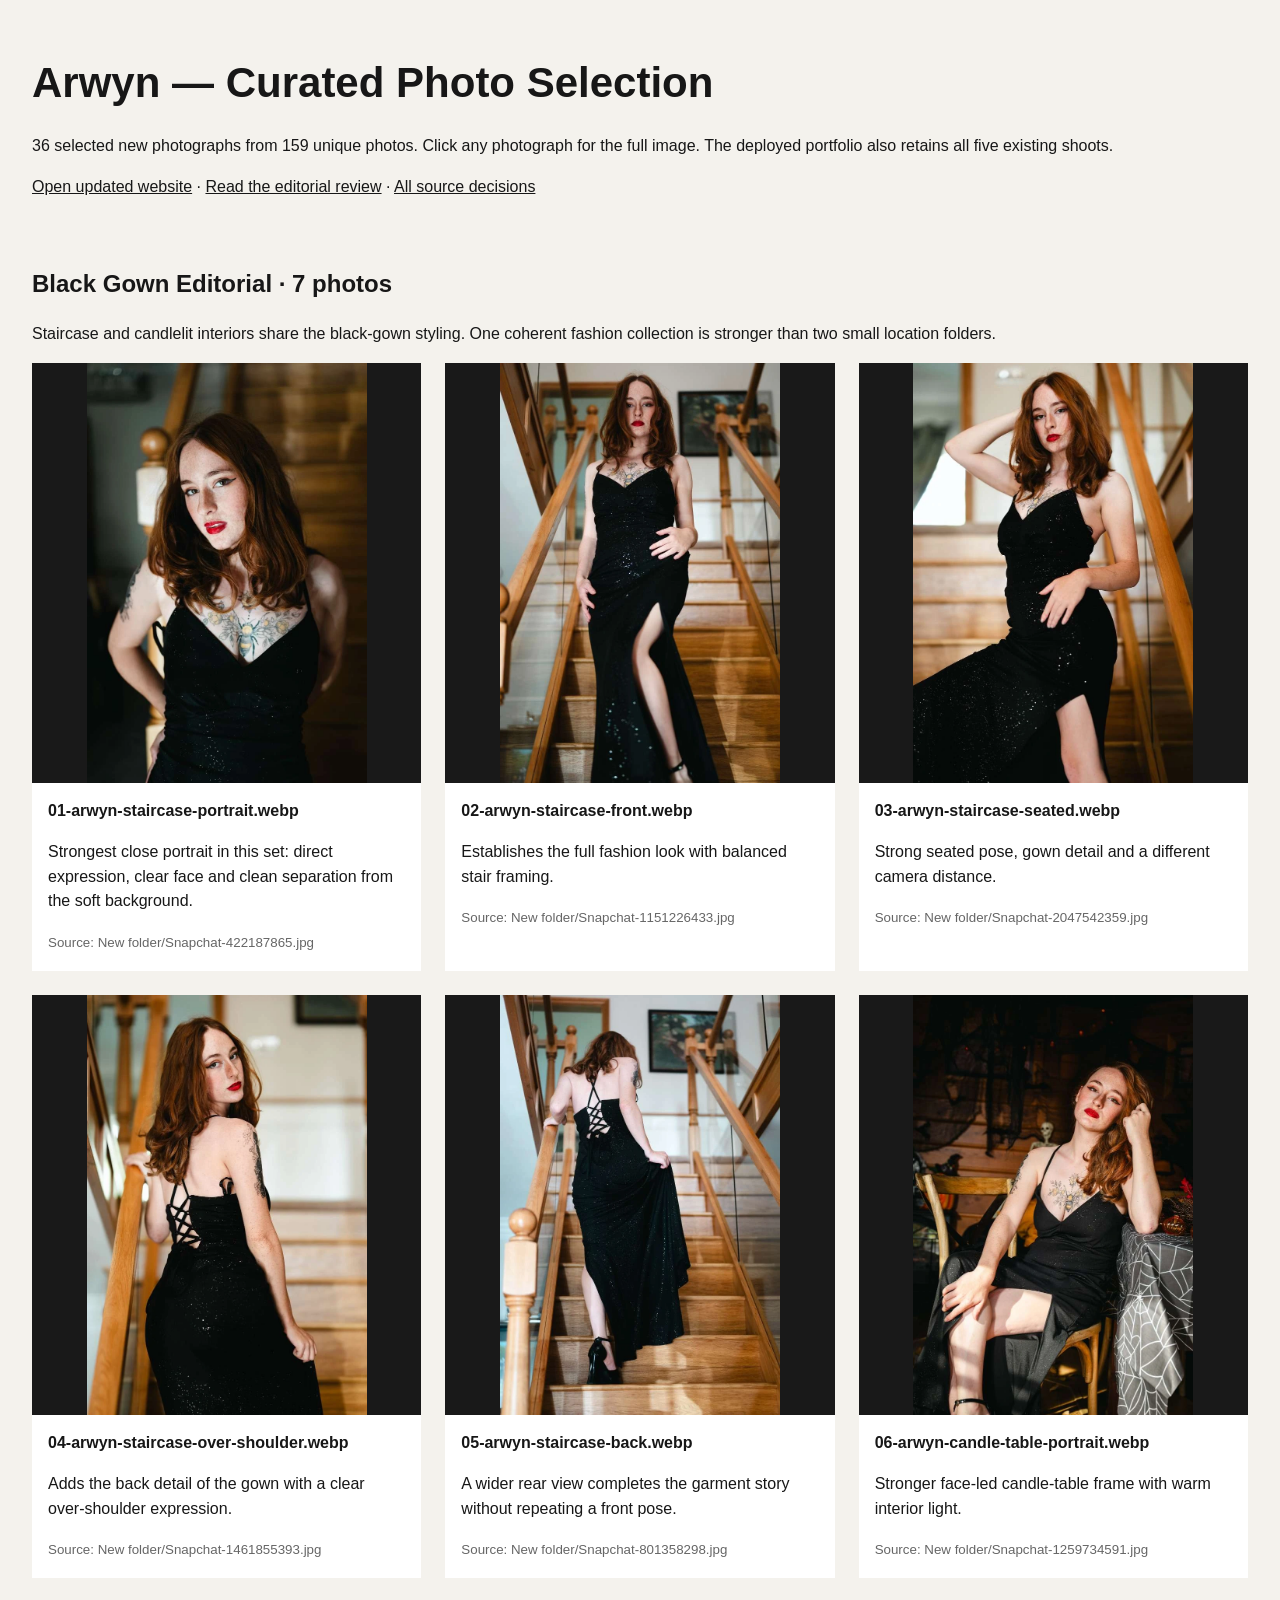
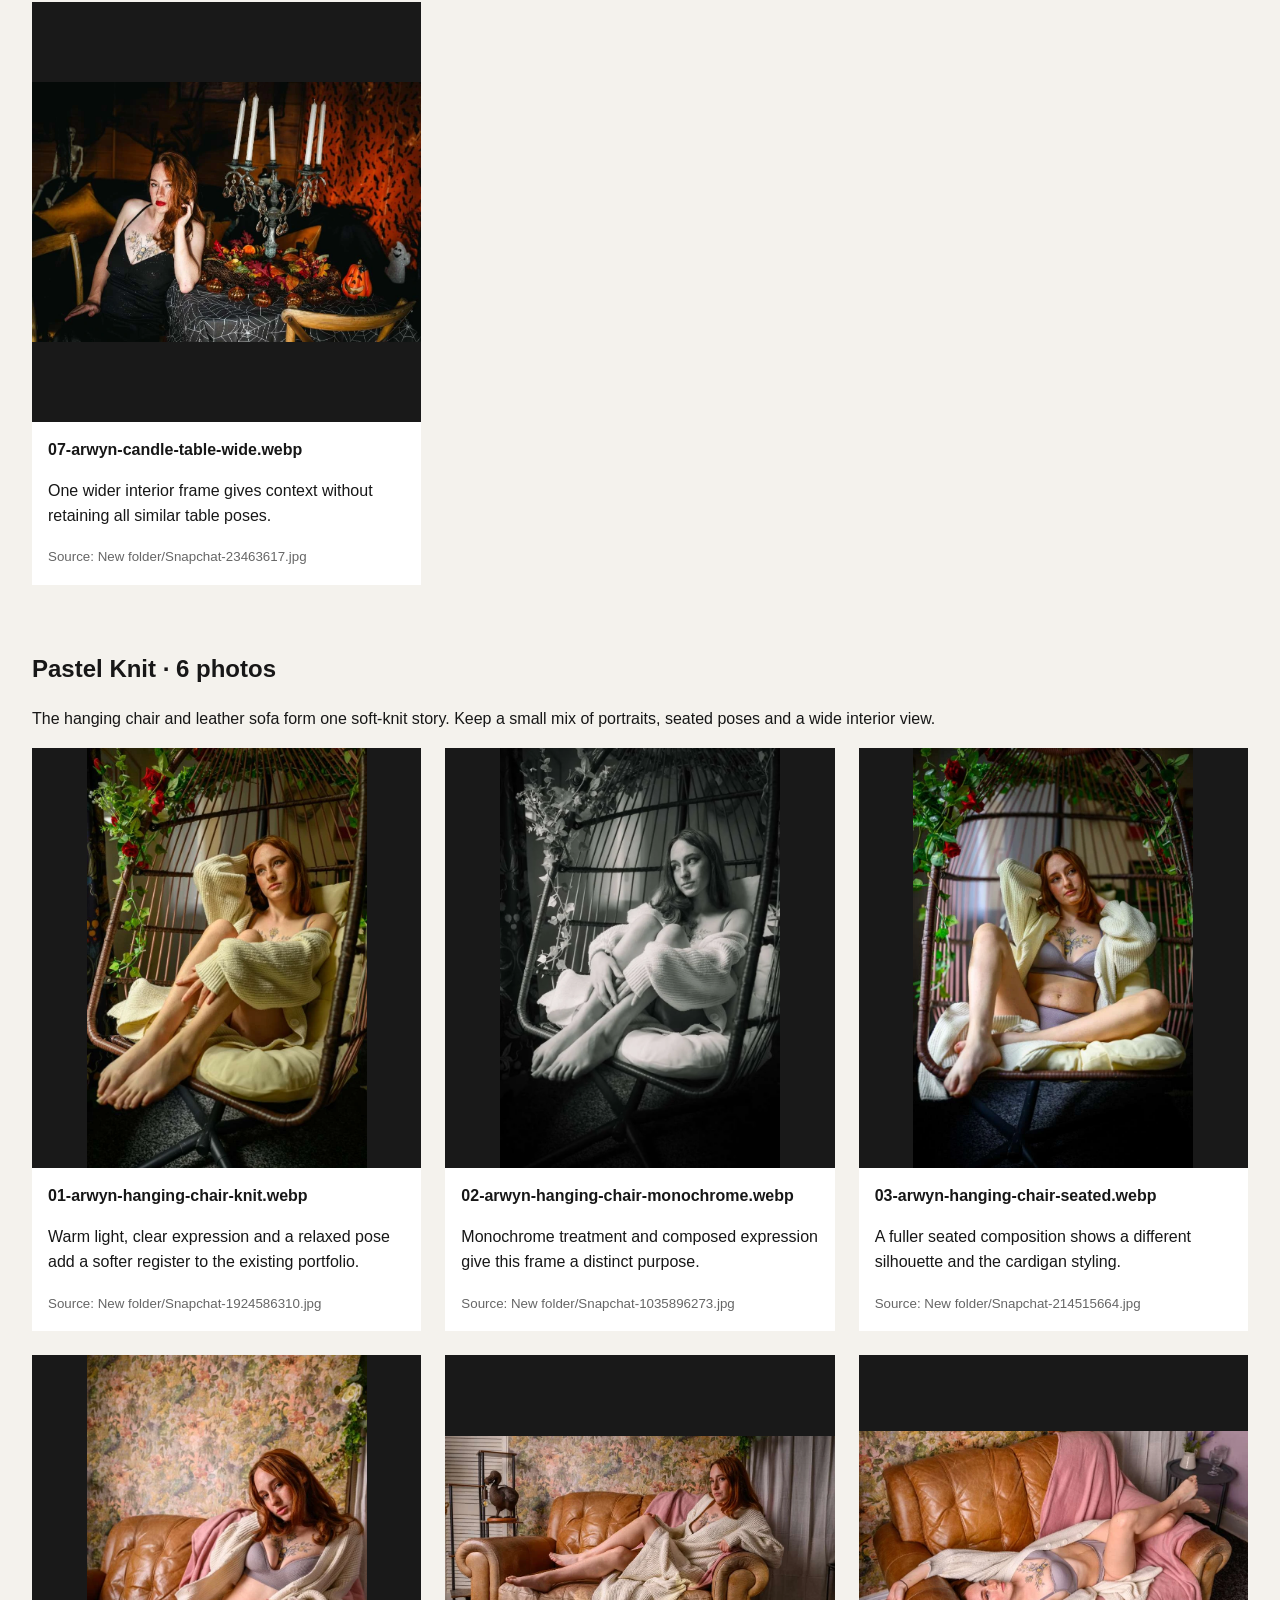
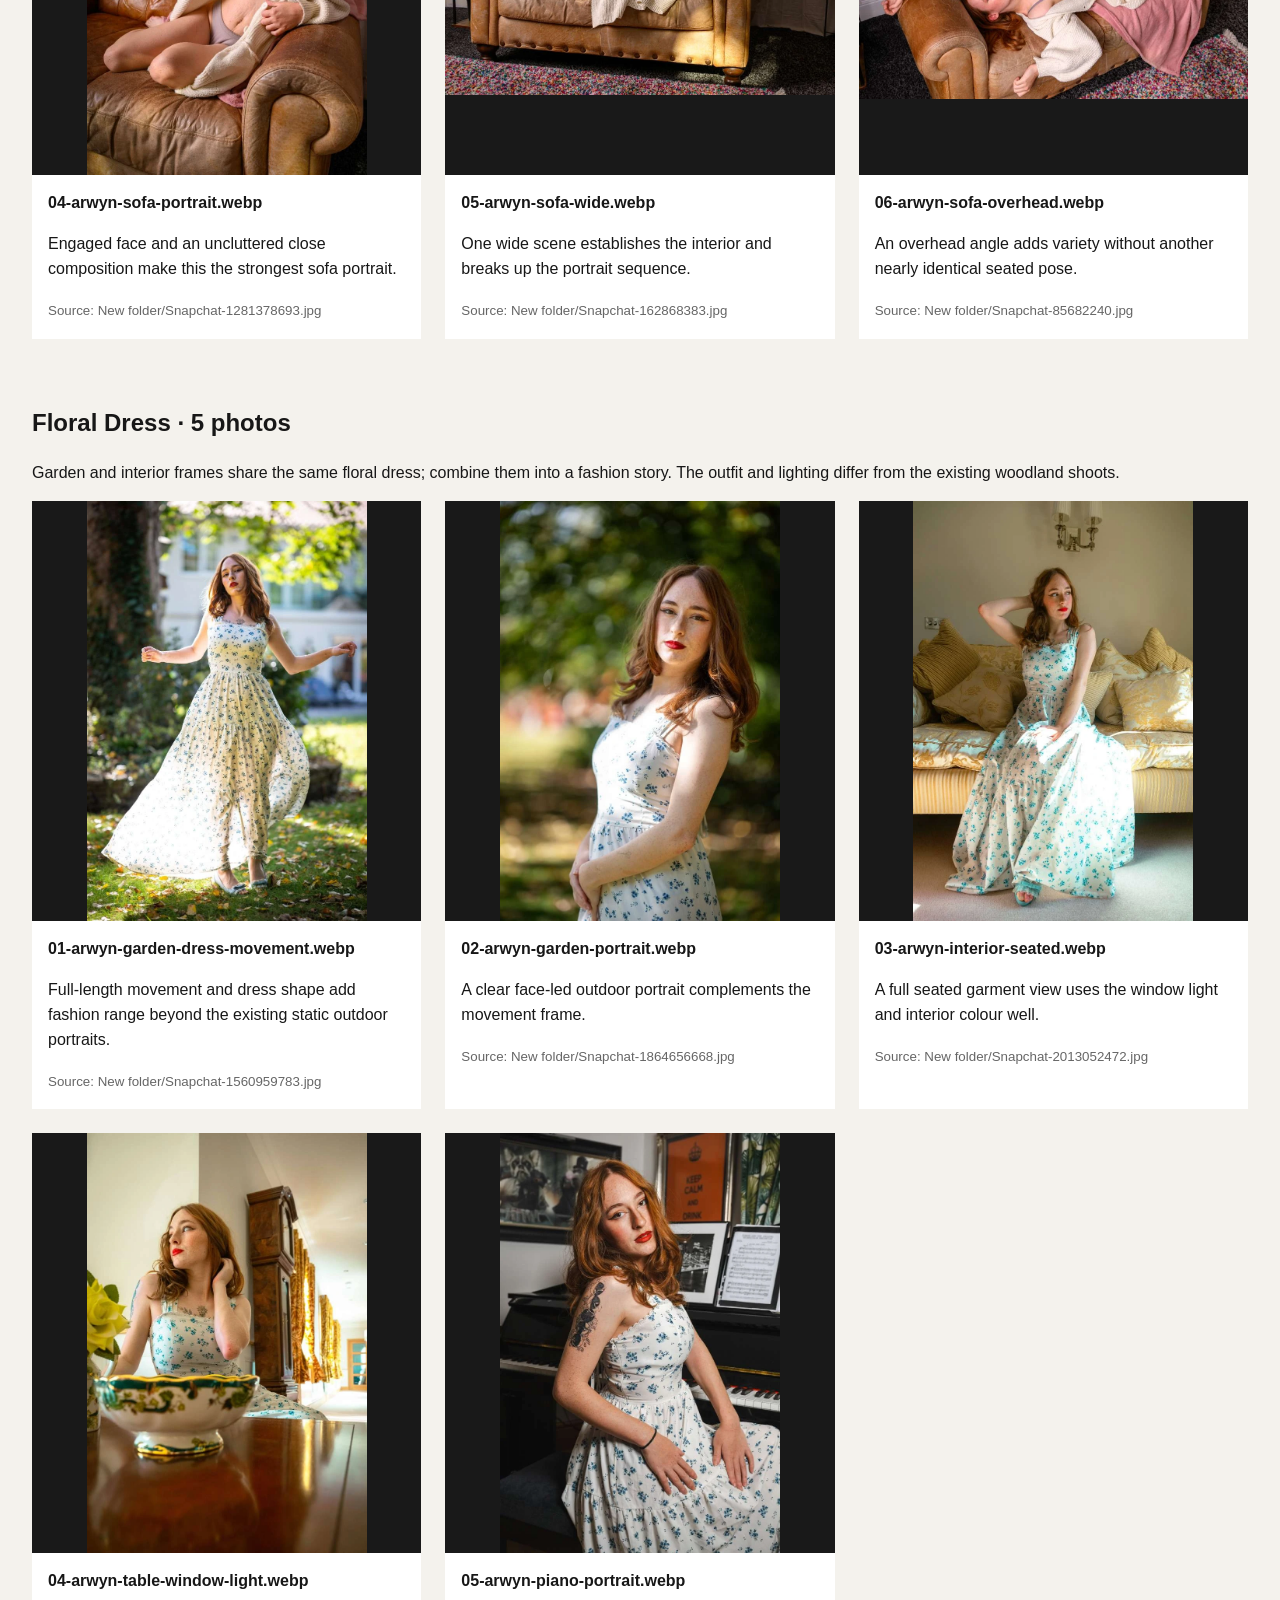
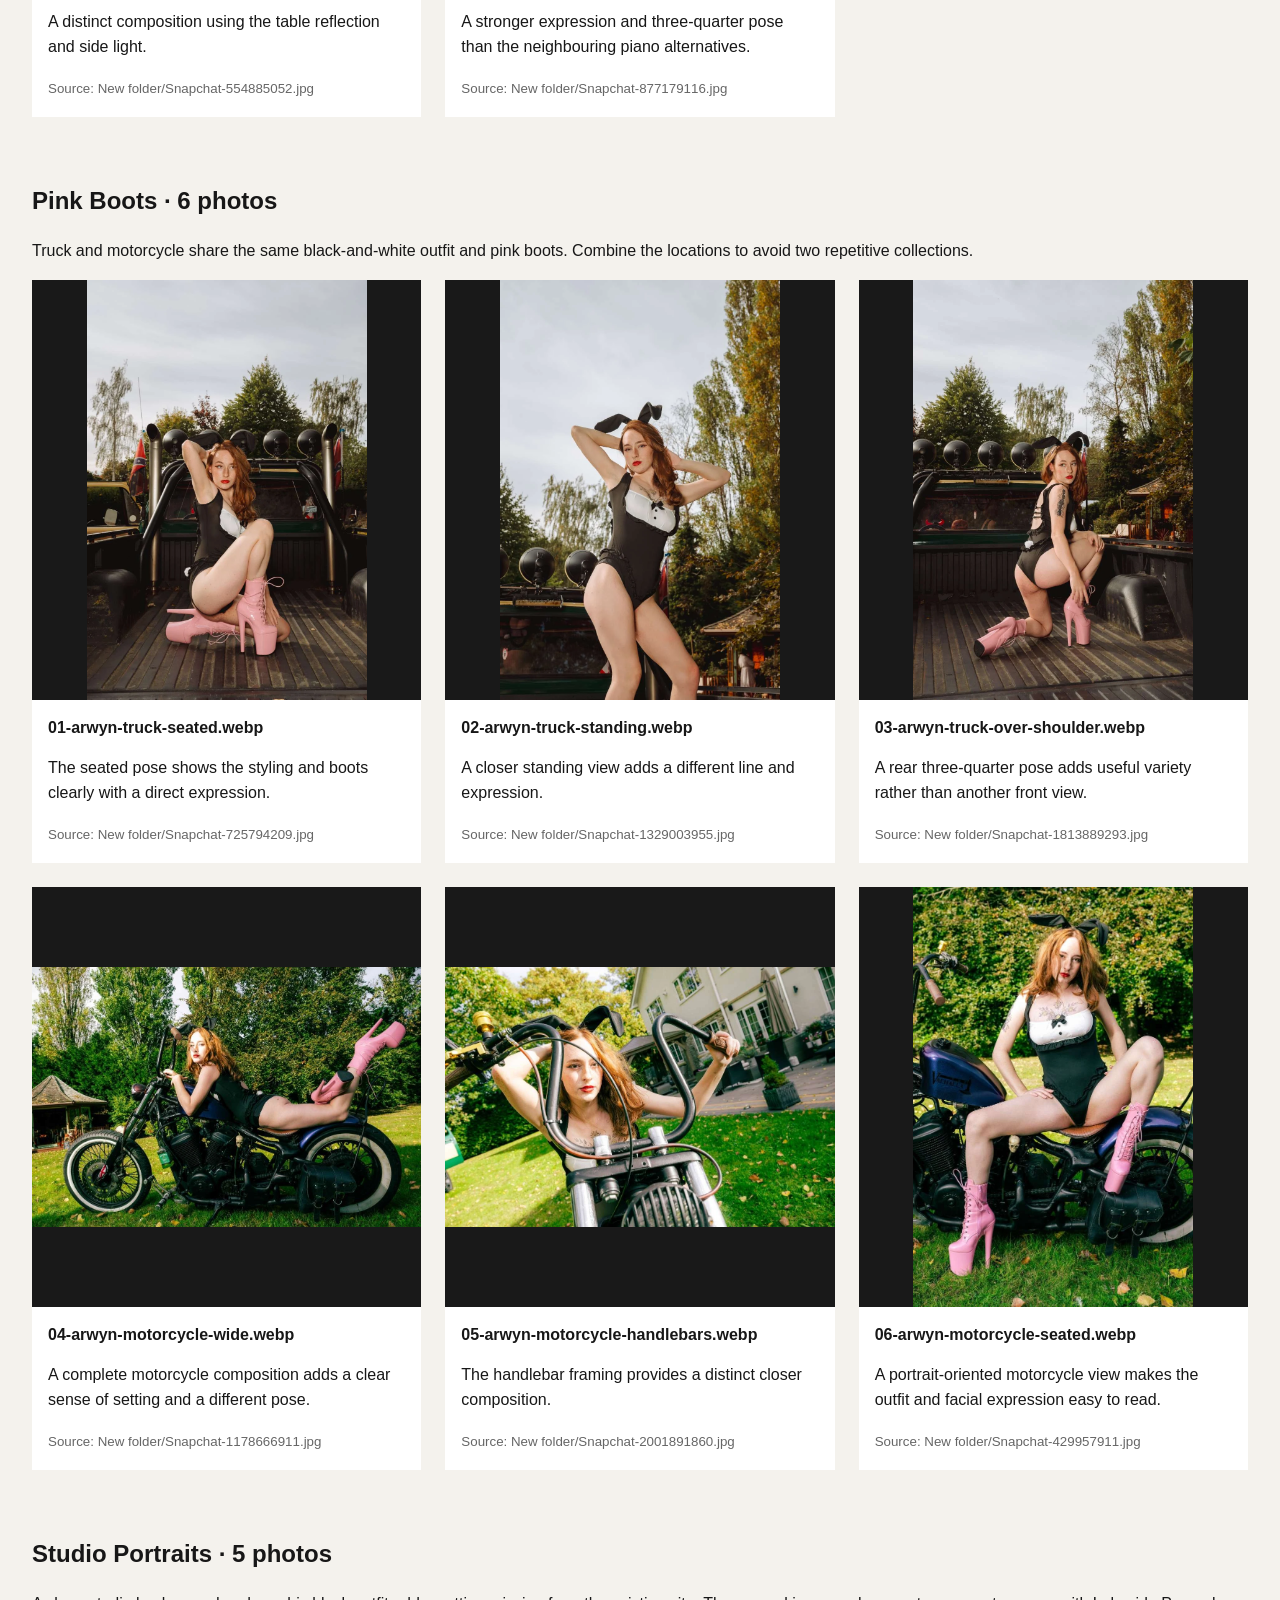
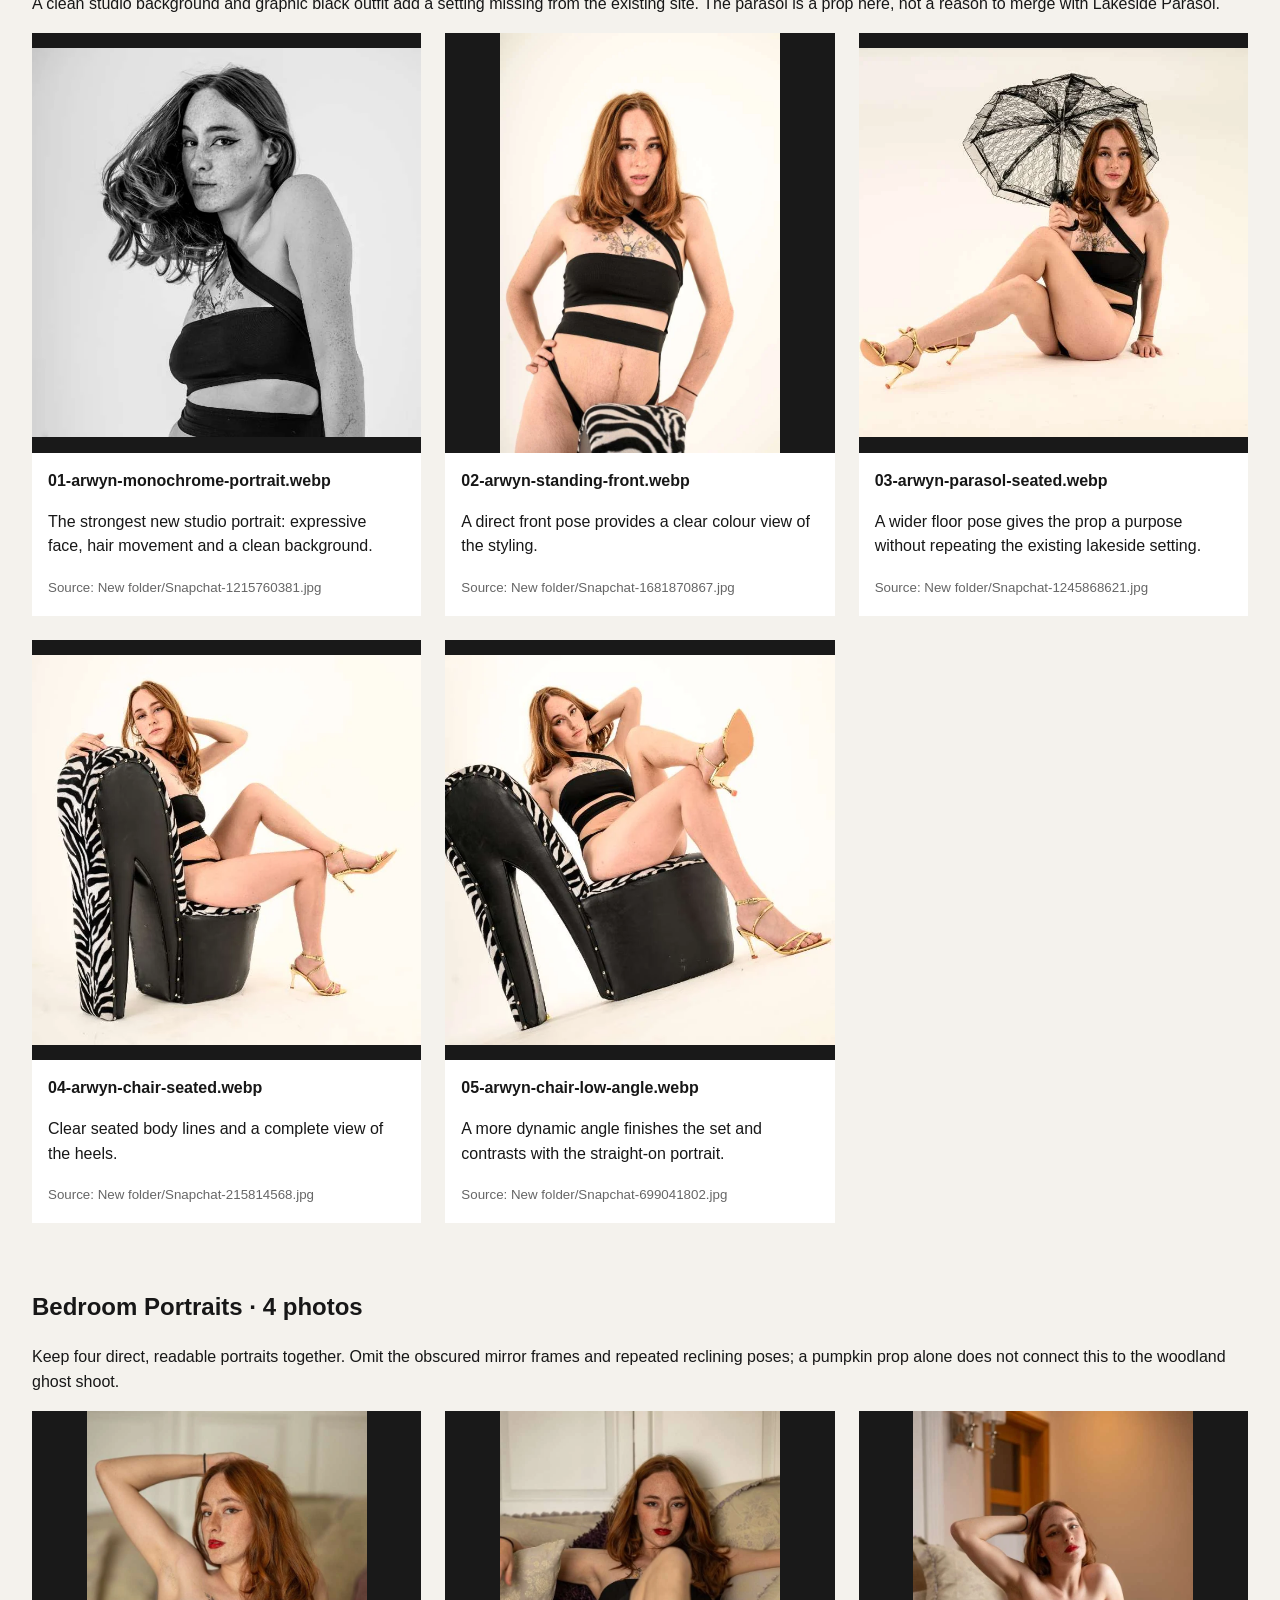
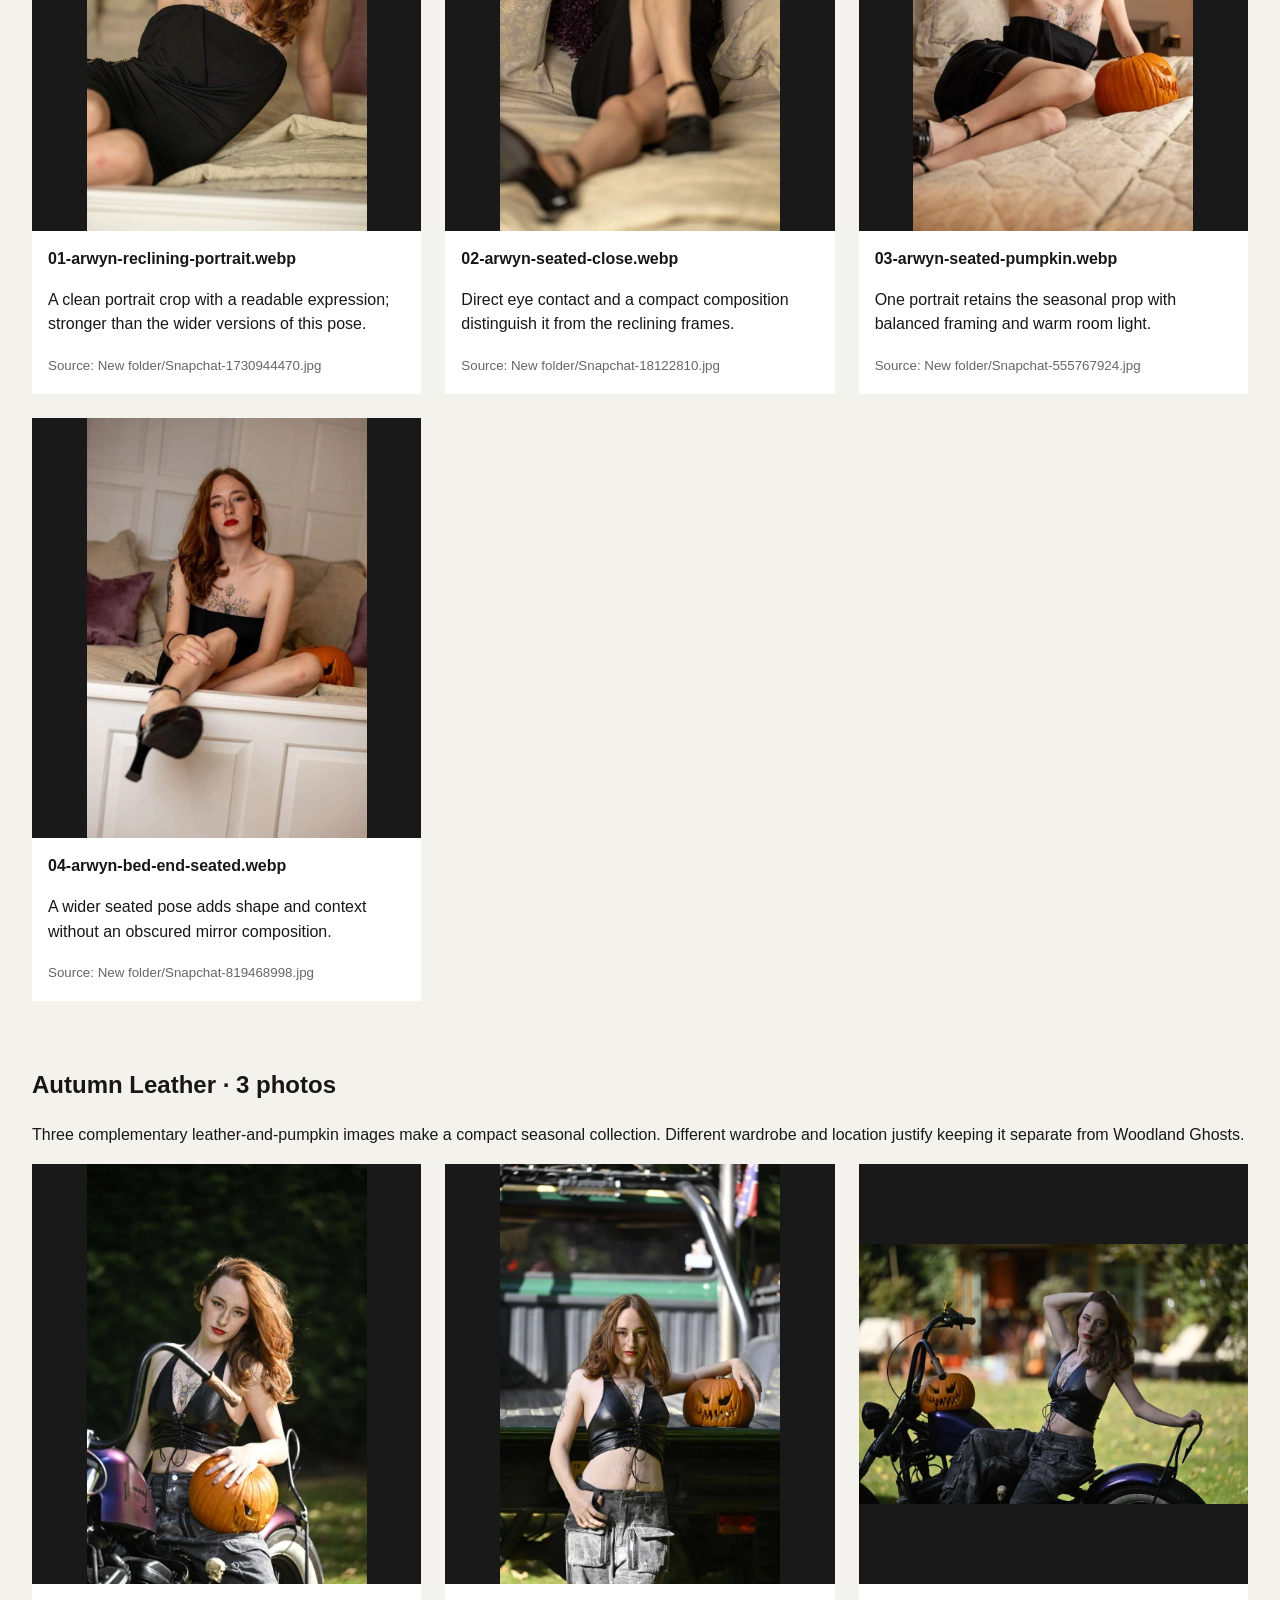
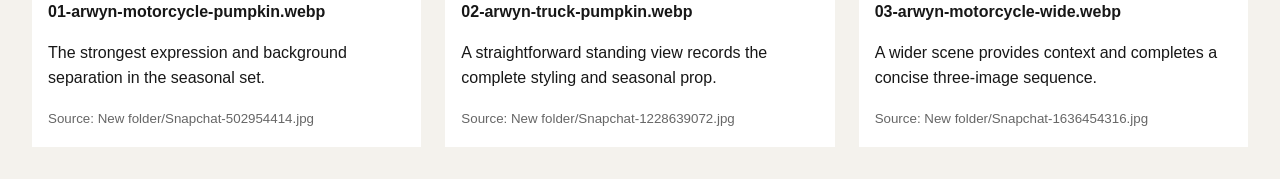
==== review/selection.html @ 8bfd9f31 "Add files via upload" ====
<!doctype html><html lang="en"><meta charset="utf-8"><meta name="viewport" content="width=device-width,initial-scale=1"><title>Arwyn — Curated Photo Selection</title><style>body{font:16px/1.55 Arial,sans-serif;background:#f4f2ed;color:#171717;max-width:1300px;margin:auto;padding:32px}h1{font-size:42px;line-height:1.1}h2{margin-top:65px}.grid{display:grid;grid-template-columns:repeat(3,minmax(0,1fr));gap:24px}figure{margin:0;background:white}img{width:100%;height:420px;object-fit:contain;background:#191919;display:block}figcaption{padding:16px;overflow-wrap:anywhere}small{color:#666}@media(max-width:800px){.grid{grid-template-columns:1fr}body{padding:20px}}a{color:inherit}</style><h1>Arwyn — Curated Photo Selection</h1><p>36 selected new photographs from 159 unique photos. Click any photograph for the full image. The deployed portfolio also retains all five existing shoots.</p><p><a href="../index.html">Open updated website</a> · <a href="REVIEW.md">Read the editorial review</a> · <a href="photo-decisions.csv">All source decisions</a></p><section><h2>Black Gown Editorial · 7 photos</h2><p>Staircase and candlelit interiors share the black-gown styling. One coherent fashion collection is stronger than two small location folders.</p><div class='grid'><figure><a href="../images/shoots/black-gown-editorial/01-arwyn-staircase-portrait.webp" target="_blank"><img src="../images/shoots/black-gown-editorial/01-arwyn-staircase-portrait.webp" alt="Arwyn in a black lace gown, looking towards the camera beside a staircase" loading="lazy" width="720" height="1079"></a><figcaption><strong>01-arwyn-staircase-portrait.webp</strong><p>Strongest close portrait in this set: direct expression, clear face and clean separation from the soft background.</p><small>Source: New folder/Snapchat-422187865.jpg</small></figcaption></figure><figure><a href="../images/shoots/black-gown-editorial/02-arwyn-staircase-front.webp" target="_blank"><img src="../images/shoots/black-gown-editorial/02-arwyn-staircase-front.webp" alt="Arwyn facing the camera in a black gown between wooden stair rails" loading="lazy" width="720" height="1079"></a><figcaption><strong>02-arwyn-staircase-front.webp</strong><p>Establishes the full fashion look with balanced stair framing.</p><small>Source: New folder/Snapchat-1151226433.jpg</small></figcaption></figure><figure><a href="../images/shoots/black-gown-editorial/03-arwyn-staircase-seated.webp" target="_blank"><img src="../images/shoots/black-gown-editorial/03-arwyn-staircase-seated.webp" alt="Arwyn seated on wooden stairs in a black gown with one hand in her hair" loading="lazy" width="720" height="1079"></a><figcaption><strong>03-arwyn-staircase-seated.webp</strong><p>Strong seated pose, gown detail and a different camera distance.</p><small>Source: New folder/Snapchat-2047542359.jpg</small></figcaption></figure><figure><a href="../images/shoots/black-gown-editorial/04-arwyn-staircase-over-shoulder.webp" target="_blank"><img src="../images/shoots/black-gown-editorial/04-arwyn-staircase-over-shoulder.webp" alt="Arwyn looking over her shoulder, showing the lace-up back of a black gown" loading="lazy" width="720" height="1079"></a><figcaption><strong>04-arwyn-staircase-over-shoulder.webp</strong><p>Adds the back detail of the gown with a clear over-shoulder expression.</p><small>Source: New folder/Snapchat-1461855393.jpg</small></figcaption></figure><figure><a href="../images/shoots/black-gown-editorial/05-arwyn-staircase-back.webp" target="_blank"><img src="../images/shoots/black-gown-editorial/05-arwyn-staircase-back.webp" alt="Arwyn seen from behind walking up the wooden staircase in a black gown" loading="lazy" width="720" height="1079"></a><figcaption><strong>05-arwyn-staircase-back.webp</strong><p>A wider rear view completes the garment story without repeating a front pose.</p><small>Source: New folder/Snapchat-801358298.jpg</small></figcaption></figure><figure><a href="../images/shoots/black-gown-editorial/06-arwyn-candle-table-portrait.webp" target="_blank"><img src="../images/shoots/black-gown-editorial/06-arwyn-candle-table-portrait.webp" alt="Arwyn seated beside a table and candelabra in a black gown" loading="lazy" width="720" height="1079"></a><figcaption><strong>06-arwyn-candle-table-portrait.webp</strong><p>Stronger face-led candle-table frame with warm interior light.</p><small>Source: New folder/Snapchat-1259734591.jpg</small></figcaption></figure><figure><a href="../images/shoots/black-gown-editorial/07-arwyn-candle-table-wide.webp" target="_blank"><img src="../images/shoots/black-gown-editorial/07-arwyn-candle-table-wide.webp" alt="Arwyn seated at a decorated table beneath a candelabra" loading="lazy" width="1079" height="720"></a><figcaption><strong>07-arwyn-candle-table-wide.webp</strong><p>One wider interior frame gives context without retaining all similar table poses.</p><small>Source: New folder/Snapchat-23463617.jpg</small></figcaption></figure></div></section><section><h2>Pastel Knit · 6 photos</h2><p>The hanging chair and leather sofa form one soft-knit story. Keep a small mix of portraits, seated poses and a wide interior view.</p><div class='grid'><figure><a href="../images/shoots/pastel-knit/01-arwyn-hanging-chair-knit.webp" target="_blank"><img src="../images/shoots/pastel-knit/01-arwyn-hanging-chair-knit.webp" alt="Arwyn seated in a hanging chair wearing a pale knitted sweater" loading="lazy" width="720" height="1080"></a><figcaption><strong>01-arwyn-hanging-chair-knit.webp</strong><p>Warm light, clear expression and a relaxed pose add a softer register to the existing portfolio.</p><small>Source: New folder/Snapchat-1924586310.jpg</small></figcaption></figure><figure><a href="../images/shoots/pastel-knit/02-arwyn-hanging-chair-monochrome.webp" target="_blank"><img src="../images/shoots/pastel-knit/02-arwyn-hanging-chair-monochrome.webp" alt="Black and white portrait of Arwyn curled into a hanging chair" loading="lazy" width="720" height="1080"></a><figcaption><strong>02-arwyn-hanging-chair-monochrome.webp</strong><p>Monochrome treatment and composed expression give this frame a distinct purpose.</p><small>Source: New folder/Snapchat-1035896273.jpg</small></figcaption></figure><figure><a href="../images/shoots/pastel-knit/03-arwyn-hanging-chair-seated.webp" target="_blank"><img src="../images/shoots/pastel-knit/03-arwyn-hanging-chair-seated.webp" alt="Arwyn seated cross-legged in a hanging chair with an open cardigan" loading="lazy" width="720" height="1080"></a><figcaption><strong>03-arwyn-hanging-chair-seated.webp</strong><p>A fuller seated composition shows a different silhouette and the cardigan styling.</p><small>Source: New folder/Snapchat-214515664.jpg</small></figcaption></figure><figure><a href="../images/shoots/pastel-knit/04-arwyn-sofa-portrait.webp" target="_blank"><img src="../images/shoots/pastel-knit/04-arwyn-sofa-portrait.webp" alt="Arwyn seated on a leather sofa in a pale cardigan" loading="lazy" width="720" height="1080"></a><figcaption><strong>04-arwyn-sofa-portrait.webp</strong><p>Engaged face and an uncluttered close composition make this the strongest sofa portrait.</p><small>Source: New folder/Snapchat-1281378693.jpg</small></figcaption></figure><figure><a href="../images/shoots/pastel-knit/05-arwyn-sofa-wide.webp" target="_blank"><img src="../images/shoots/pastel-knit/05-arwyn-sofa-wide.webp" alt="Arwyn reclining on a brown leather sofa beneath floral wallpaper" loading="lazy" width="1079" height="719"></a><figcaption><strong>05-arwyn-sofa-wide.webp</strong><p>One wide scene establishes the interior and breaks up the portrait sequence.</p><small>Source: New folder/Snapchat-162868383.jpg</small></figcaption></figure><figure><a href="../images/shoots/pastel-knit/06-arwyn-sofa-overhead.webp" target="_blank"><img src="../images/shoots/pastel-knit/06-arwyn-sofa-overhead.webp" alt="Arwyn reclining on a leather sofa photographed from above" loading="lazy" width="1047" height="720"></a><figcaption><strong>06-arwyn-sofa-overhead.webp</strong><p>An overhead angle adds variety without another nearly identical seated pose.</p><small>Source: New folder/Snapchat-85682240.jpg</small></figcaption></figure></div></section><section><h2>Floral Dress · 5 photos</h2><p>Garden and interior frames share the same floral dress; combine them into a fashion story. The outfit and lighting differ from the existing woodland shoots.</p><div class='grid'><figure><a href="../images/shoots/floral-dress/01-arwyn-garden-dress-movement.webp" target="_blank"><img src="../images/shoots/floral-dress/01-arwyn-garden-dress-movement.webp" alt="Arwyn moving a pale floral dress in a sunlit garden" loading="lazy" width="720" height="1079"></a><figcaption><strong>01-arwyn-garden-dress-movement.webp</strong><p>Full-length movement and dress shape add fashion range beyond the existing static outdoor portraits.</p><small>Source: New folder/Snapchat-1560959783.jpg</small></figcaption></figure><figure><a href="../images/shoots/floral-dress/02-arwyn-garden-portrait.webp" target="_blank"><img src="../images/shoots/floral-dress/02-arwyn-garden-portrait.webp" alt="Arwyn in a floral dress against softly blurred garden greenery" loading="lazy" width="720" height="1079"></a><figcaption><strong>02-arwyn-garden-portrait.webp</strong><p>A clear face-led outdoor portrait complements the movement frame.</p><small>Source: New folder/Snapchat-1864656668.jpg</small></figcaption></figure><figure><a href="../images/shoots/floral-dress/03-arwyn-interior-seated.webp" target="_blank"><img src="../images/shoots/floral-dress/03-arwyn-interior-seated.webp" alt="Arwyn seated on a gold sofa wearing a pale floral dress" loading="lazy" width="720" height="1079"></a><figcaption><strong>03-arwyn-interior-seated.webp</strong><p>A full seated garment view uses the window light and interior colour well.</p><small>Source: New folder/Snapchat-2013052472.jpg</small></figcaption></figure><figure><a href="../images/shoots/floral-dress/04-arwyn-table-window-light.webp" target="_blank"><img src="../images/shoots/floral-dress/04-arwyn-table-window-light.webp" alt="Arwyn in a floral dress beside a polished table and window" loading="lazy" width="720" height="1079"></a><figcaption><strong>04-arwyn-table-window-light.webp</strong><p>A distinct composition using the table reflection and side light.</p><small>Source: New folder/Snapchat-554885052.jpg</small></figcaption></figure><figure><a href="../images/shoots/floral-dress/05-arwyn-piano-portrait.webp" target="_blank"><img src="../images/shoots/floral-dress/05-arwyn-piano-portrait.webp" alt="Arwyn turning towards the camera beside a piano in a floral dress" loading="lazy" width="720" height="1079"></a><figcaption><strong>05-arwyn-piano-portrait.webp</strong><p>A stronger expression and three-quarter pose than the neighbouring piano alternatives.</p><small>Source: New folder/Snapchat-877179116.jpg</small></figcaption></figure></div></section><section><h2>Pink Boots · 6 photos</h2><p>Truck and motorcycle share the same black-and-white outfit and pink boots. Combine the locations to avoid two repetitive collections.</p><div class='grid'><figure><a href="../images/shoots/pink-boots/01-arwyn-truck-seated.webp" target="_blank"><img src="../images/shoots/pink-boots/01-arwyn-truck-seated.webp" alt="Arwyn seated in a pickup bed wearing pink platform boots and a black-and-white outfit" loading="lazy" width="900" height="1349"></a><figcaption><strong>01-arwyn-truck-seated.webp</strong><p>The seated pose shows the styling and boots clearly with a direct expression.</p><small>Source: New folder/Snapchat-725794209.jpg</small></figcaption></figure><figure><a href="../images/shoots/pink-boots/02-arwyn-truck-standing.webp" target="_blank"><img src="../images/shoots/pink-boots/02-arwyn-truck-standing.webp" alt="Arwyn standing in a pickup bed with both hands raised beside her head" loading="lazy" width="900" height="1349"></a><figcaption><strong>02-arwyn-truck-standing.webp</strong><p>A closer standing view adds a different line and expression.</p><small>Source: New folder/Snapchat-1329003955.jpg</small></figcaption></figure><figure><a href="../images/shoots/pink-boots/03-arwyn-truck-over-shoulder.webp" target="_blank"><img src="../images/shoots/pink-boots/03-arwyn-truck-over-shoulder.webp" alt="Arwyn kneeling in a pickup bed and looking back over her shoulder" loading="lazy" width="900" height="1349"></a><figcaption><strong>03-arwyn-truck-over-shoulder.webp</strong><p>A rear three-quarter pose adds useful variety rather than another front view.</p><small>Source: New folder/Snapchat-1813889293.jpg</small></figcaption></figure><figure><a href="../images/shoots/pink-boots/04-arwyn-motorcycle-wide.webp" target="_blank"><img src="../images/shoots/pink-boots/04-arwyn-motorcycle-wide.webp" alt="Arwyn lying along a motorcycle with pink boots lifted behind her" loading="lazy" width="1079" height="720"></a><figcaption><strong>04-arwyn-motorcycle-wide.webp</strong><p>A complete motorcycle composition adds a clear sense of setting and a different pose.</p><small>Source: New folder/Snapchat-1178666911.jpg</small></figcaption></figure><figure><a href="../images/shoots/pink-boots/05-arwyn-motorcycle-handlebars.webp" target="_blank"><img src="../images/shoots/pink-boots/05-arwyn-motorcycle-handlebars.webp" alt="Arwyn framed between motorcycle handlebars looking towards the camera" loading="lazy" width="1079" height="720"></a><figcaption><strong>05-arwyn-motorcycle-handlebars.webp</strong><p>The handlebar framing provides a distinct closer composition.</p><small>Source: New folder/Snapchat-2001891860.jpg</small></figcaption></figure><figure><a href="../images/shoots/pink-boots/06-arwyn-motorcycle-seated.webp" target="_blank"><img src="../images/shoots/pink-boots/06-arwyn-motorcycle-seated.webp" alt="Arwyn seated on a motorcycle wearing pink platform boots" loading="lazy" width="720" height="1079"></a><figcaption><strong>06-arwyn-motorcycle-seated.webp</strong><p>A portrait-oriented motorcycle view makes the outfit and facial expression easy to read.</p><small>Source: New folder/Snapchat-429957911.jpg</small></figcaption></figure></div></section><section><h2>Studio Portraits · 5 photos</h2><p>A clean studio background and graphic black outfit add a setting missing from the existing site. The parasol is a prop here, not a reason to merge with Lakeside Parasol.</p><div class='grid'><figure><a href="../images/shoots/studio-portraits/01-arwyn-monochrome-portrait.webp" target="_blank"><img src="../images/shoots/studio-portraits/01-arwyn-monochrome-portrait.webp" alt="Black and white close portrait of Arwyn in a black asymmetric outfit" loading="lazy" width="720" height="720"></a><figcaption><strong>01-arwyn-monochrome-portrait.webp</strong><p>The strongest new studio portrait: expressive face, hair movement and a clean background.</p><small>Source: New folder/Snapchat-1215760381.jpg</small></figcaption></figure><figure><a href="../images/shoots/studio-portraits/02-arwyn-standing-front.webp" target="_blank"><img src="../images/shoots/studio-portraits/02-arwyn-standing-front.webp" alt="Arwyn facing the camera in a black asymmetric outfit against a light studio backdrop" loading="lazy" width="720" height="1080"></a><figcaption><strong>02-arwyn-standing-front.webp</strong><p>A direct front pose provides a clear colour view of the styling.</p><small>Source: New folder/Snapchat-1681870867.jpg</small></figcaption></figure><figure><a href="../images/shoots/studio-portraits/03-arwyn-parasol-seated.webp" target="_blank"><img src="../images/shoots/studio-portraits/03-arwyn-parasol-seated.webp" alt="Arwyn seated on the studio floor holding a black lace parasol" loading="lazy" width="720" height="720"></a><figcaption><strong>03-arwyn-parasol-seated.webp</strong><p>A wider floor pose gives the prop a purpose without repeating the existing lakeside setting.</p><small>Source: New folder/Snapchat-1245868621.jpg</small></figcaption></figure><figure><a href="../images/shoots/studio-portraits/04-arwyn-chair-seated.webp" target="_blank"><img src="../images/shoots/studio-portraits/04-arwyn-chair-seated.webp" alt="Arwyn seated sideways in a black studio chair with gold heels" loading="lazy" width="720" height="720"></a><figcaption><strong>04-arwyn-chair-seated.webp</strong><p>Clear seated body lines and a complete view of the heels.</p><small>Source: New folder/Snapchat-215814568.jpg</small></figcaption></figure><figure><a href="../images/shoots/studio-portraits/05-arwyn-chair-low-angle.webp" target="_blank"><img src="../images/shoots/studio-portraits/05-arwyn-chair-low-angle.webp" alt="Arwyn reclining across a black studio chair photographed from a low angle" loading="lazy" width="720" height="720"></a><figcaption><strong>05-arwyn-chair-low-angle.webp</strong><p>A more dynamic angle finishes the set and contrasts with the straight-on portrait.</p><small>Source: New folder/Snapchat-699041802.jpg</small></figcaption></figure></div></section><section><h2>Bedroom Portraits · 4 photos</h2><p>Keep four direct, readable portraits together. Omit the obscured mirror frames and repeated reclining poses; a pumpkin prop alone does not connect this to the woodland ghost shoot.</p><div class='grid'><figure><a href="../images/shoots/bedroom-portraits/01-arwyn-reclining-portrait.webp" target="_blank"><img src="../images/shoots/bedroom-portraits/01-arwyn-reclining-portrait.webp" alt="Arwyn reclining on a bed in a black outfit with one arm raised" loading="lazy" width="720" height="1079"></a><figcaption><strong>01-arwyn-reclining-portrait.webp</strong><p>A clean portrait crop with a readable expression; stronger than the wider versions of this pose.</p><small>Source: New folder/Snapchat-1730944470.jpg</small></figcaption></figure><figure><a href="../images/shoots/bedroom-portraits/02-arwyn-seated-close.webp" target="_blank"><img src="../images/shoots/bedroom-portraits/02-arwyn-seated-close.webp" alt="Arwyn seated among cushions in a black outfit looking towards the camera" loading="lazy" width="720" height="1079"></a><figcaption><strong>02-arwyn-seated-close.webp</strong><p>Direct eye contact and a compact composition distinguish it from the reclining frames.</p><small>Source: New folder/Snapchat-18122810.jpg</small></figcaption></figure><figure><a href="../images/shoots/bedroom-portraits/03-arwyn-seated-pumpkin.webp" target="_blank"><img src="../images/shoots/bedroom-portraits/03-arwyn-seated-pumpkin.webp" alt="Arwyn seated on a bed beside a small pumpkin" loading="lazy" width="720" height="1079"></a><figcaption><strong>03-arwyn-seated-pumpkin.webp</strong><p>One portrait retains the seasonal prop with balanced framing and warm room light.</p><small>Source: New folder/Snapchat-555767924.jpg</small></figcaption></figure><figure><a href="../images/shoots/bedroom-portraits/04-arwyn-bed-end-seated.webp" target="_blank"><img src="../images/shoots/bedroom-portraits/04-arwyn-bed-end-seated.webp" alt="Arwyn seated at the end of a bed in a black outfit" loading="lazy" width="720" height="1079"></a><figcaption><strong>04-arwyn-bed-end-seated.webp</strong><p>A wider seated pose adds shape and context without an obscured mirror composition.</p><small>Source: New folder/Snapchat-819468998.jpg</small></figcaption></figure></div></section><section><h2>Autumn Leather · 3 photos</h2><p>Three complementary leather-and-pumpkin images make a compact seasonal collection. Different wardrobe and location justify keeping it separate from Woodland Ghosts.</p><div class='grid'><figure><a href="../images/shoots/autumn-leather/01-arwyn-motorcycle-pumpkin.webp" target="_blank"><img src="../images/shoots/autumn-leather/01-arwyn-motorcycle-pumpkin.webp" alt="Arwyn beside a motorcycle holding a pumpkin and wearing a black leather-look top" loading="lazy" width="720" height="1080"></a><figcaption><strong>01-arwyn-motorcycle-pumpkin.webp</strong><p>The strongest expression and background separation in the seasonal set.</p><small>Source: New folder/Snapchat-502954414.jpg</small></figcaption></figure><figure><a href="../images/shoots/autumn-leather/02-arwyn-truck-pumpkin.webp" target="_blank"><img src="../images/shoots/autumn-leather/02-arwyn-truck-pumpkin.webp" alt="Arwyn standing beside a pickup with one hand on a carved pumpkin" loading="lazy" width="720" height="1080"></a><figcaption><strong>02-arwyn-truck-pumpkin.webp</strong><p>A straightforward standing view records the complete styling and seasonal prop.</p><small>Source: New folder/Snapchat-1228639072.jpg</small></figcaption></figure><figure><a href="../images/shoots/autumn-leather/03-arwyn-motorcycle-wide.webp" target="_blank"><img src="../images/shoots/autumn-leather/03-arwyn-motorcycle-wide.webp" alt="Arwyn seated on a motorcycle beside a pumpkin in an autumn garden" loading="lazy" width="1080" height="720"></a><figcaption><strong>03-arwyn-motorcycle-wide.webp</strong><p>A wider scene provides context and completes a concise three-image sequence.</p><small>Source: New folder/Snapchat-1636454316.jpg</small></figcaption></figure></div></section></html>
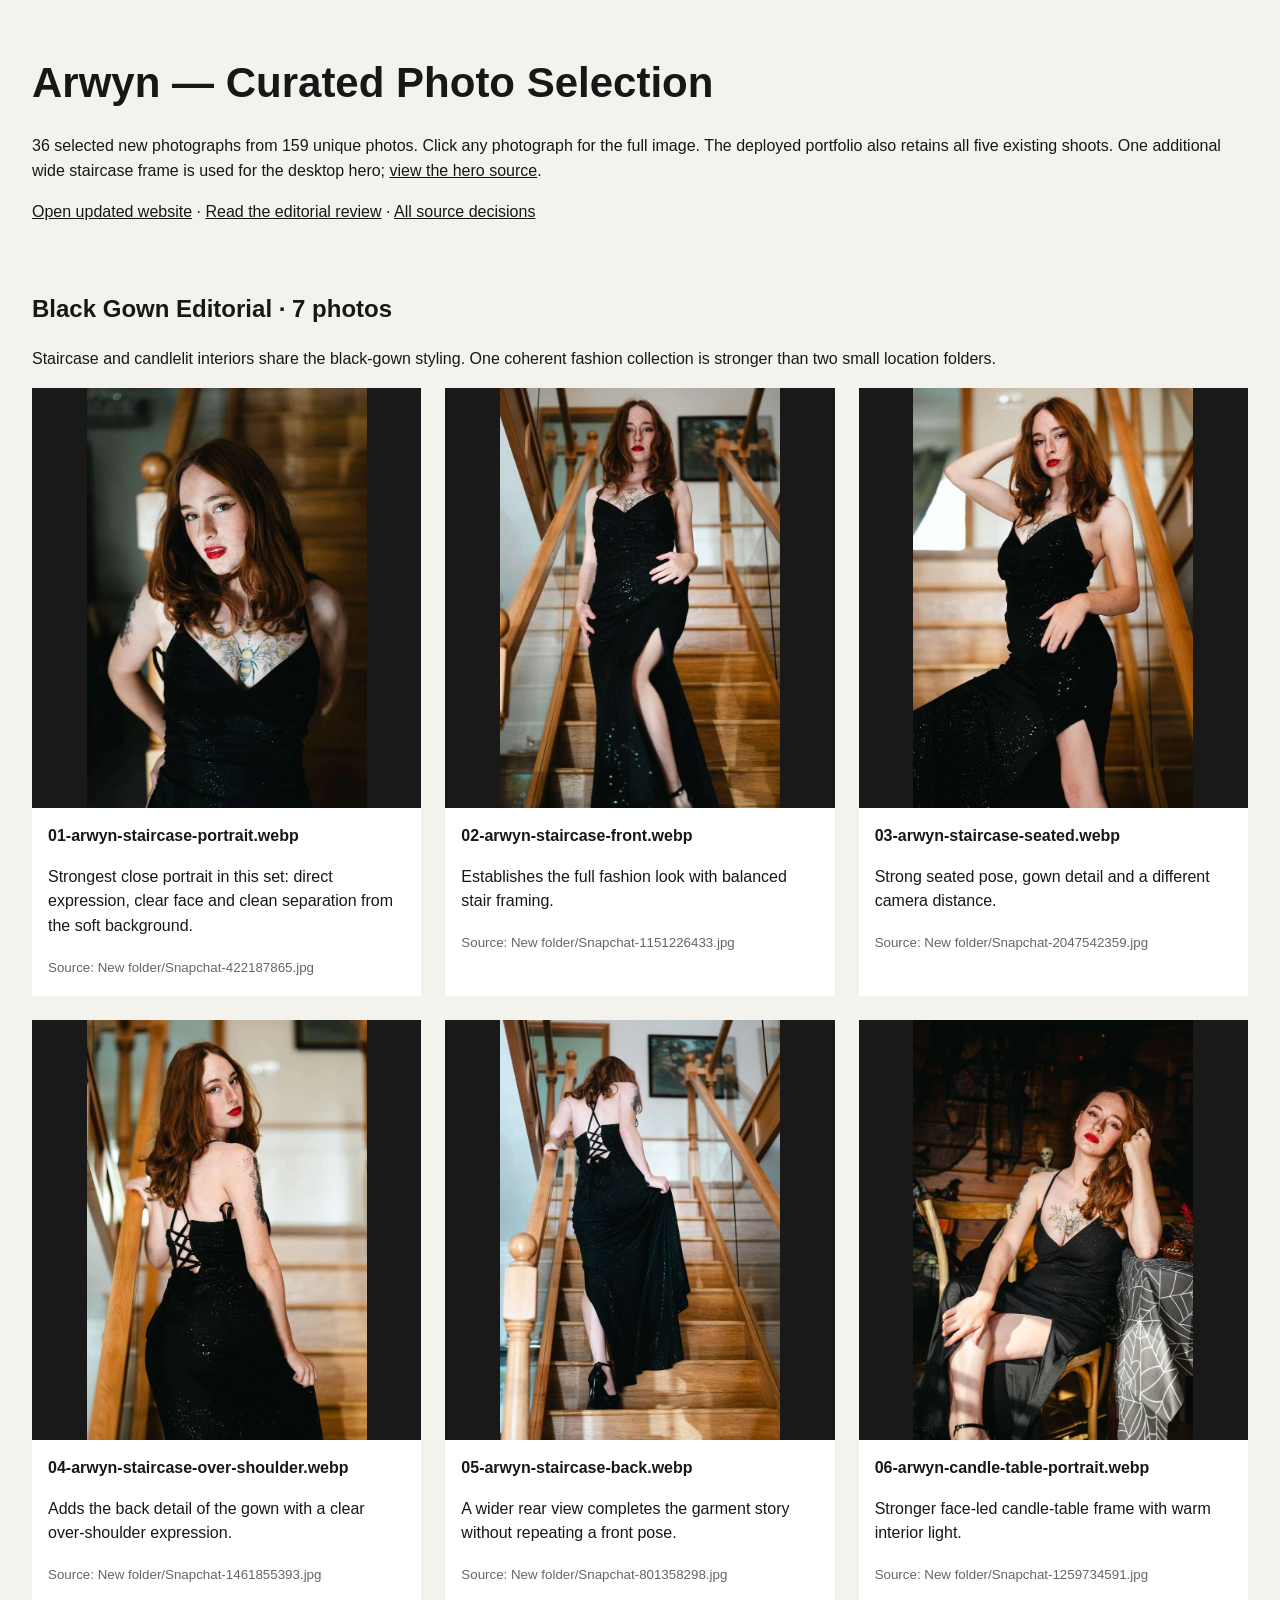
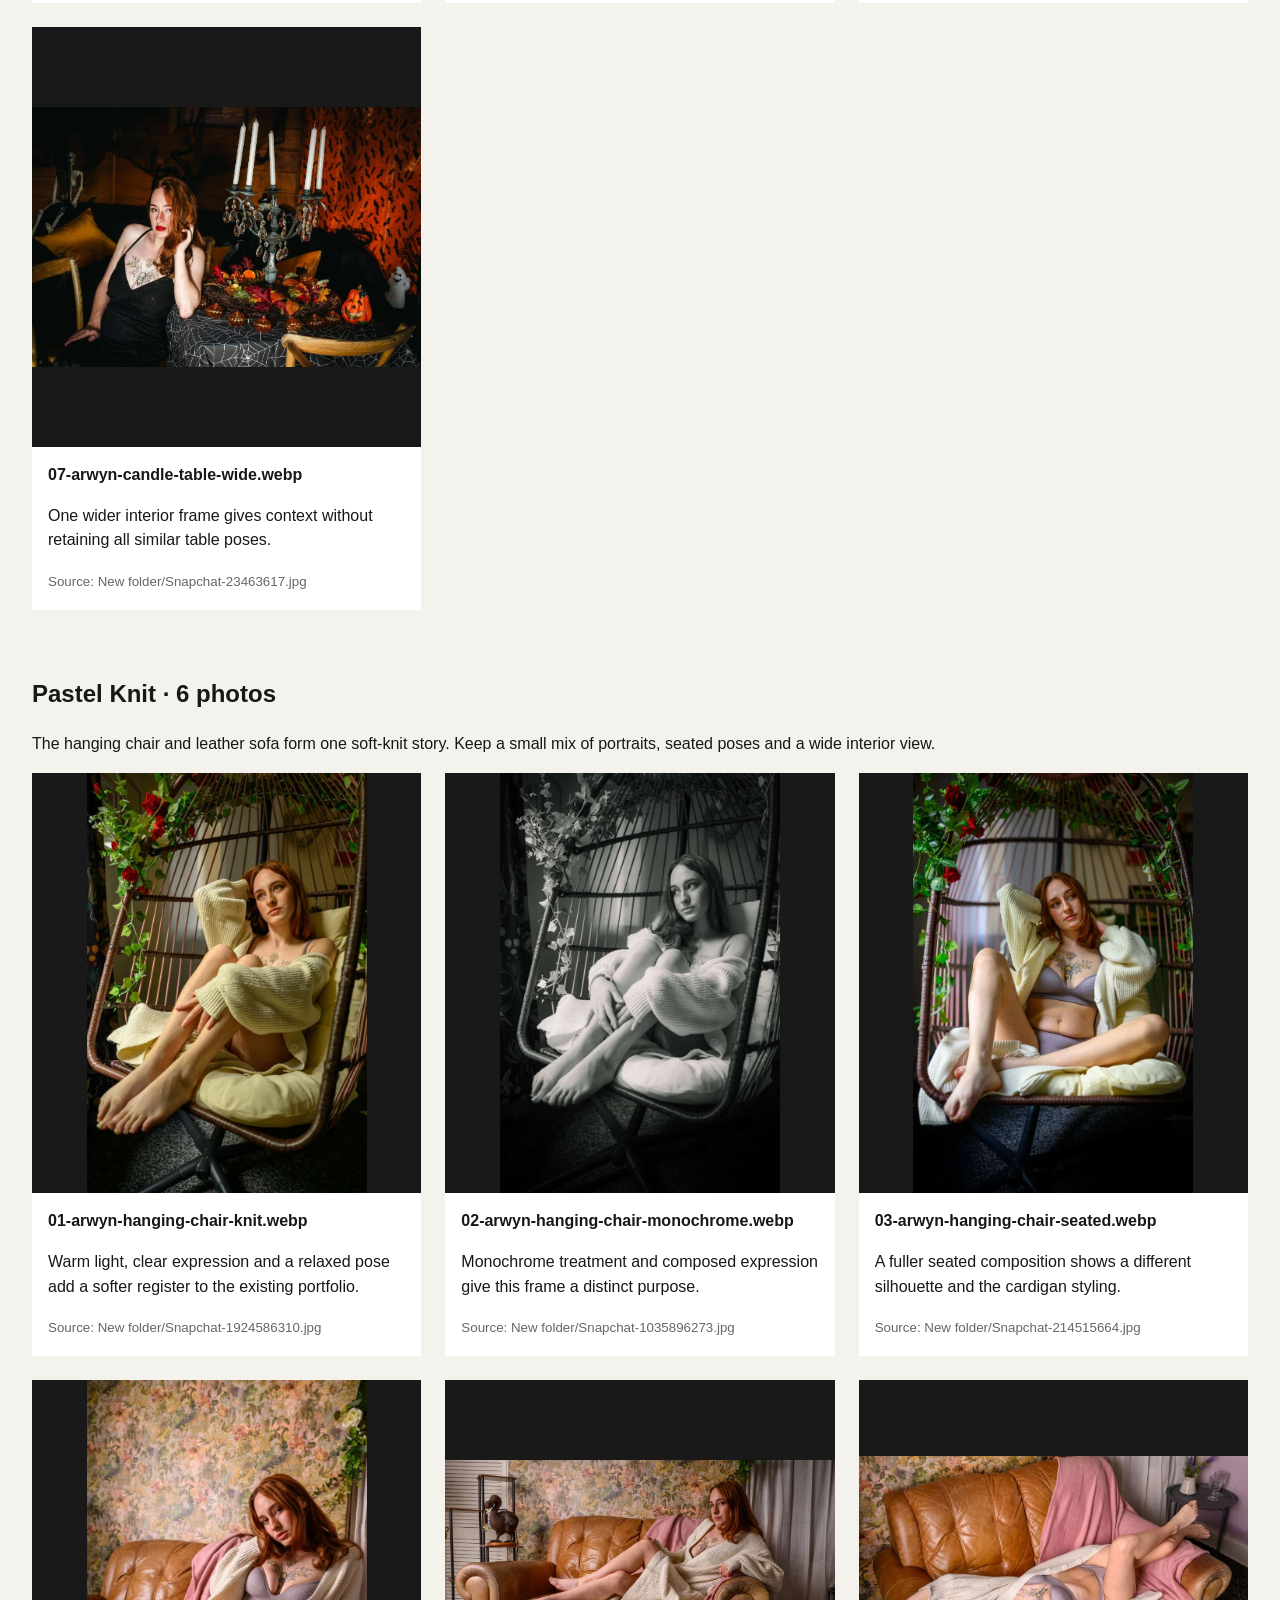
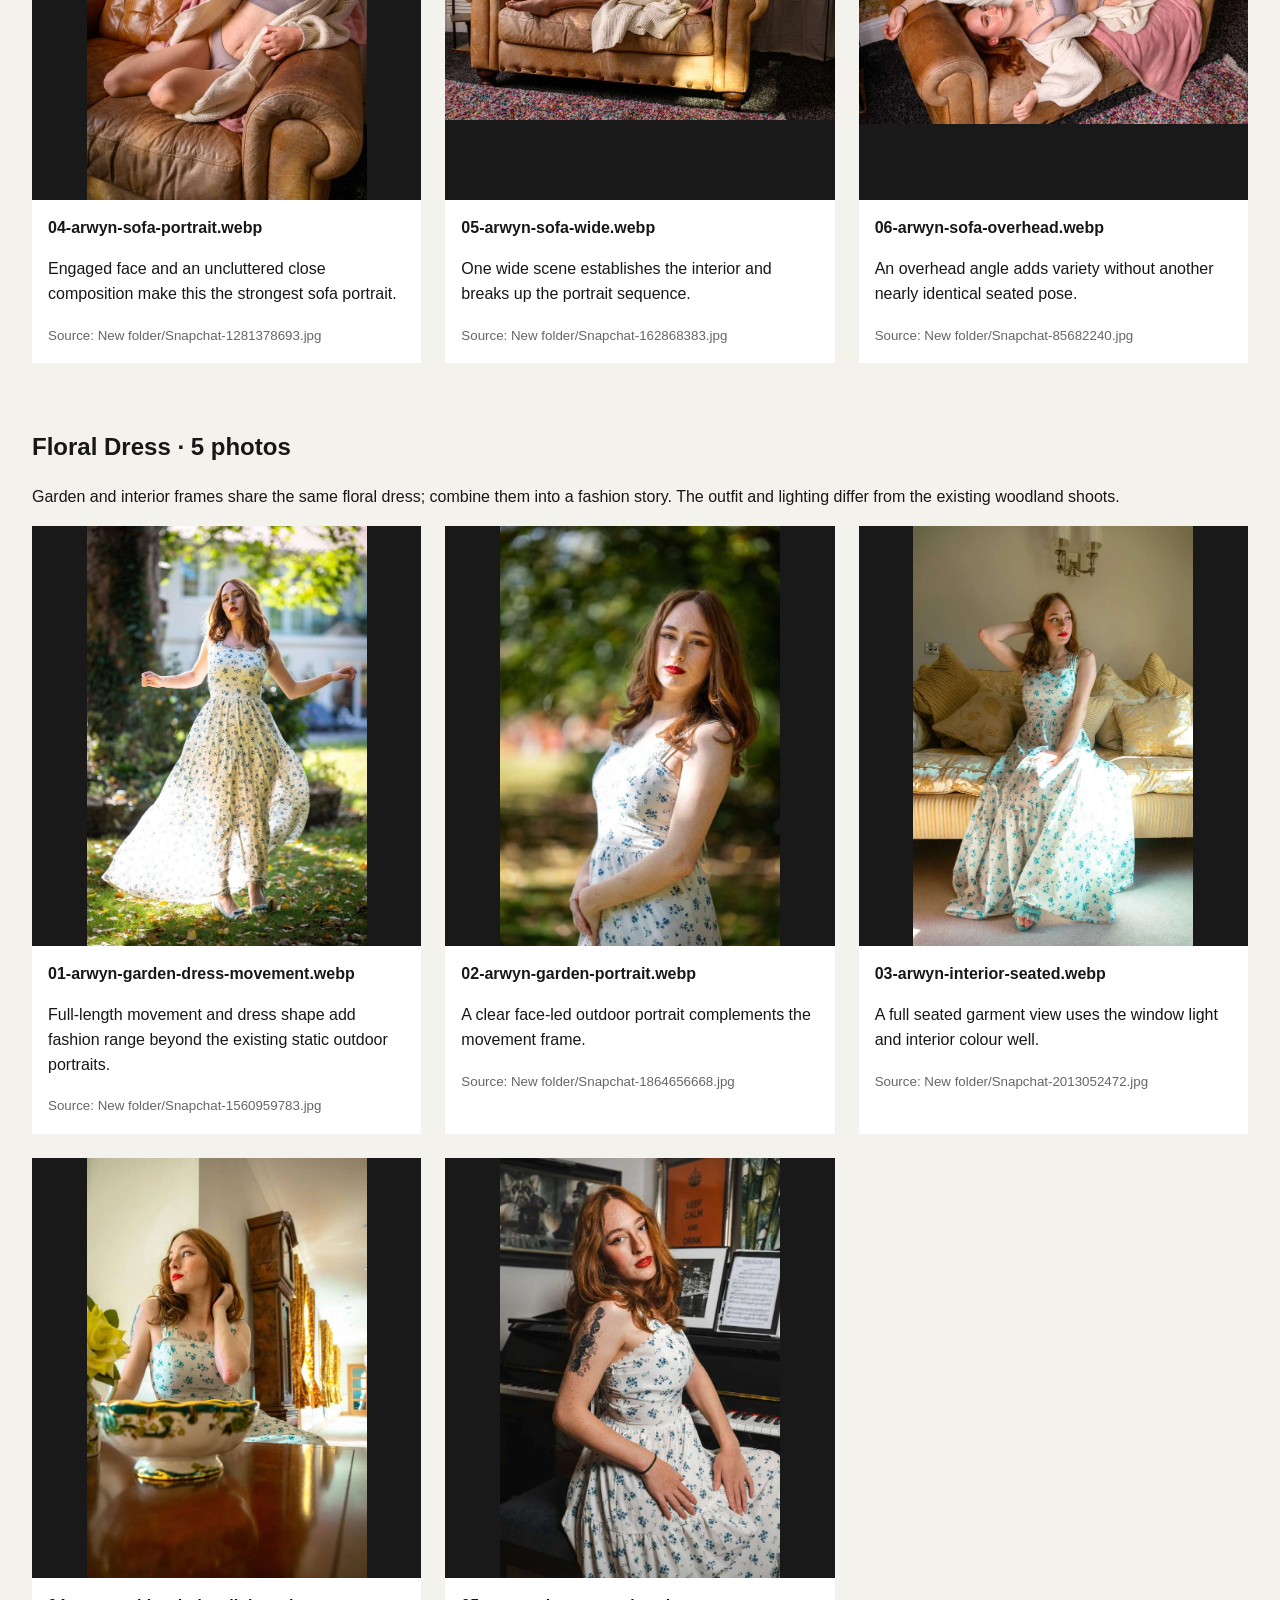
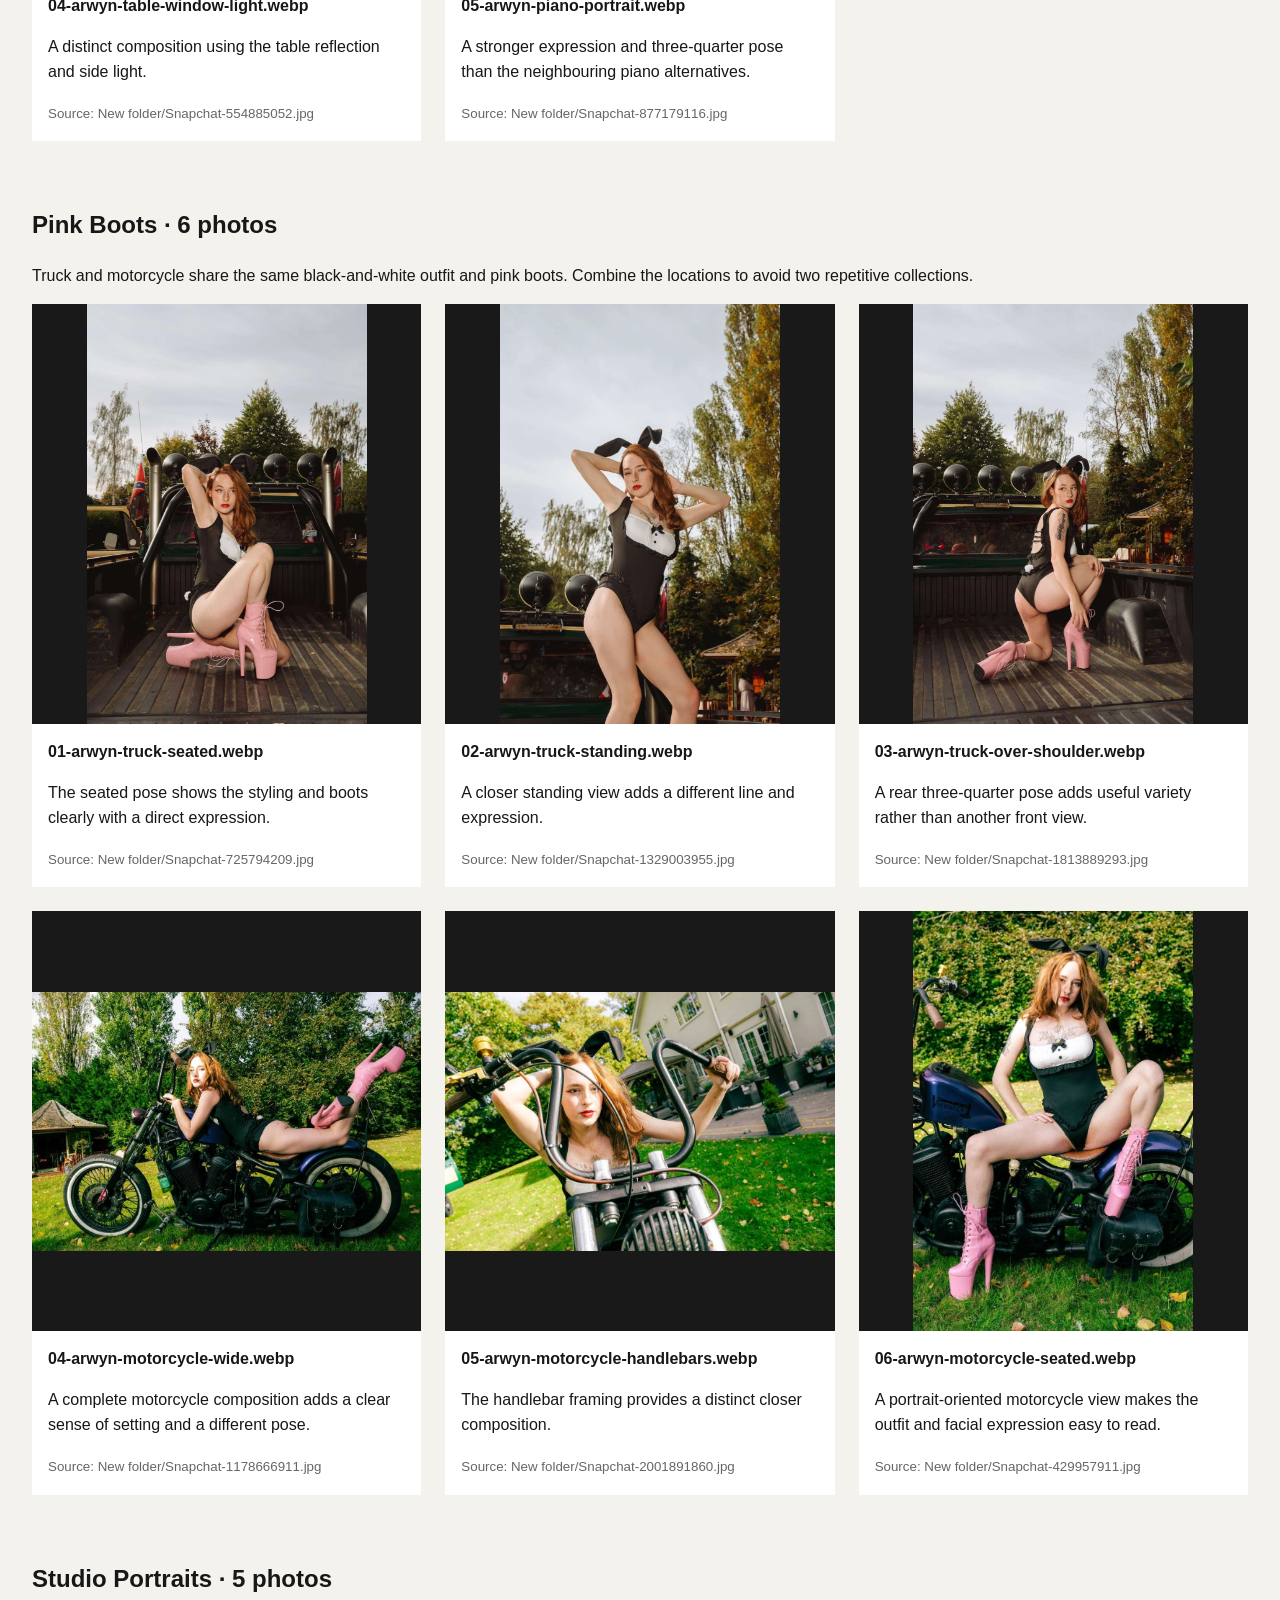
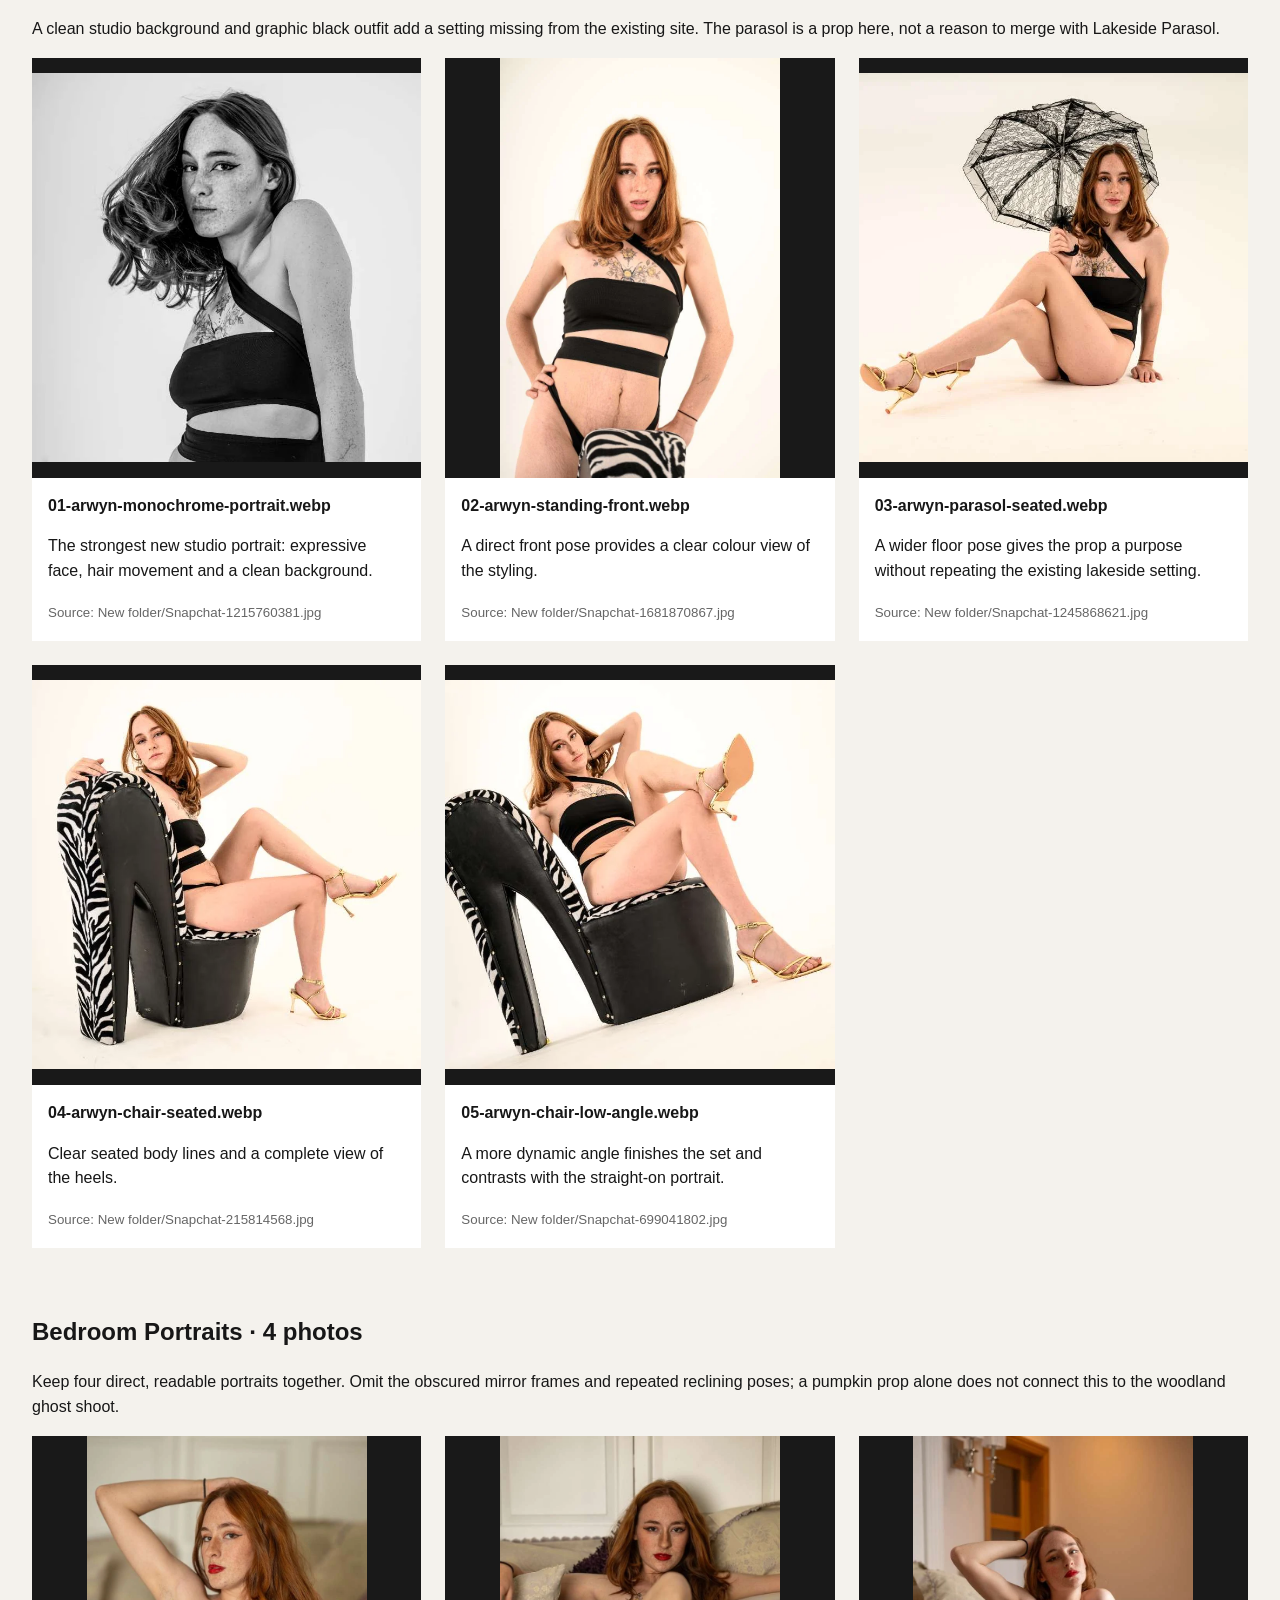
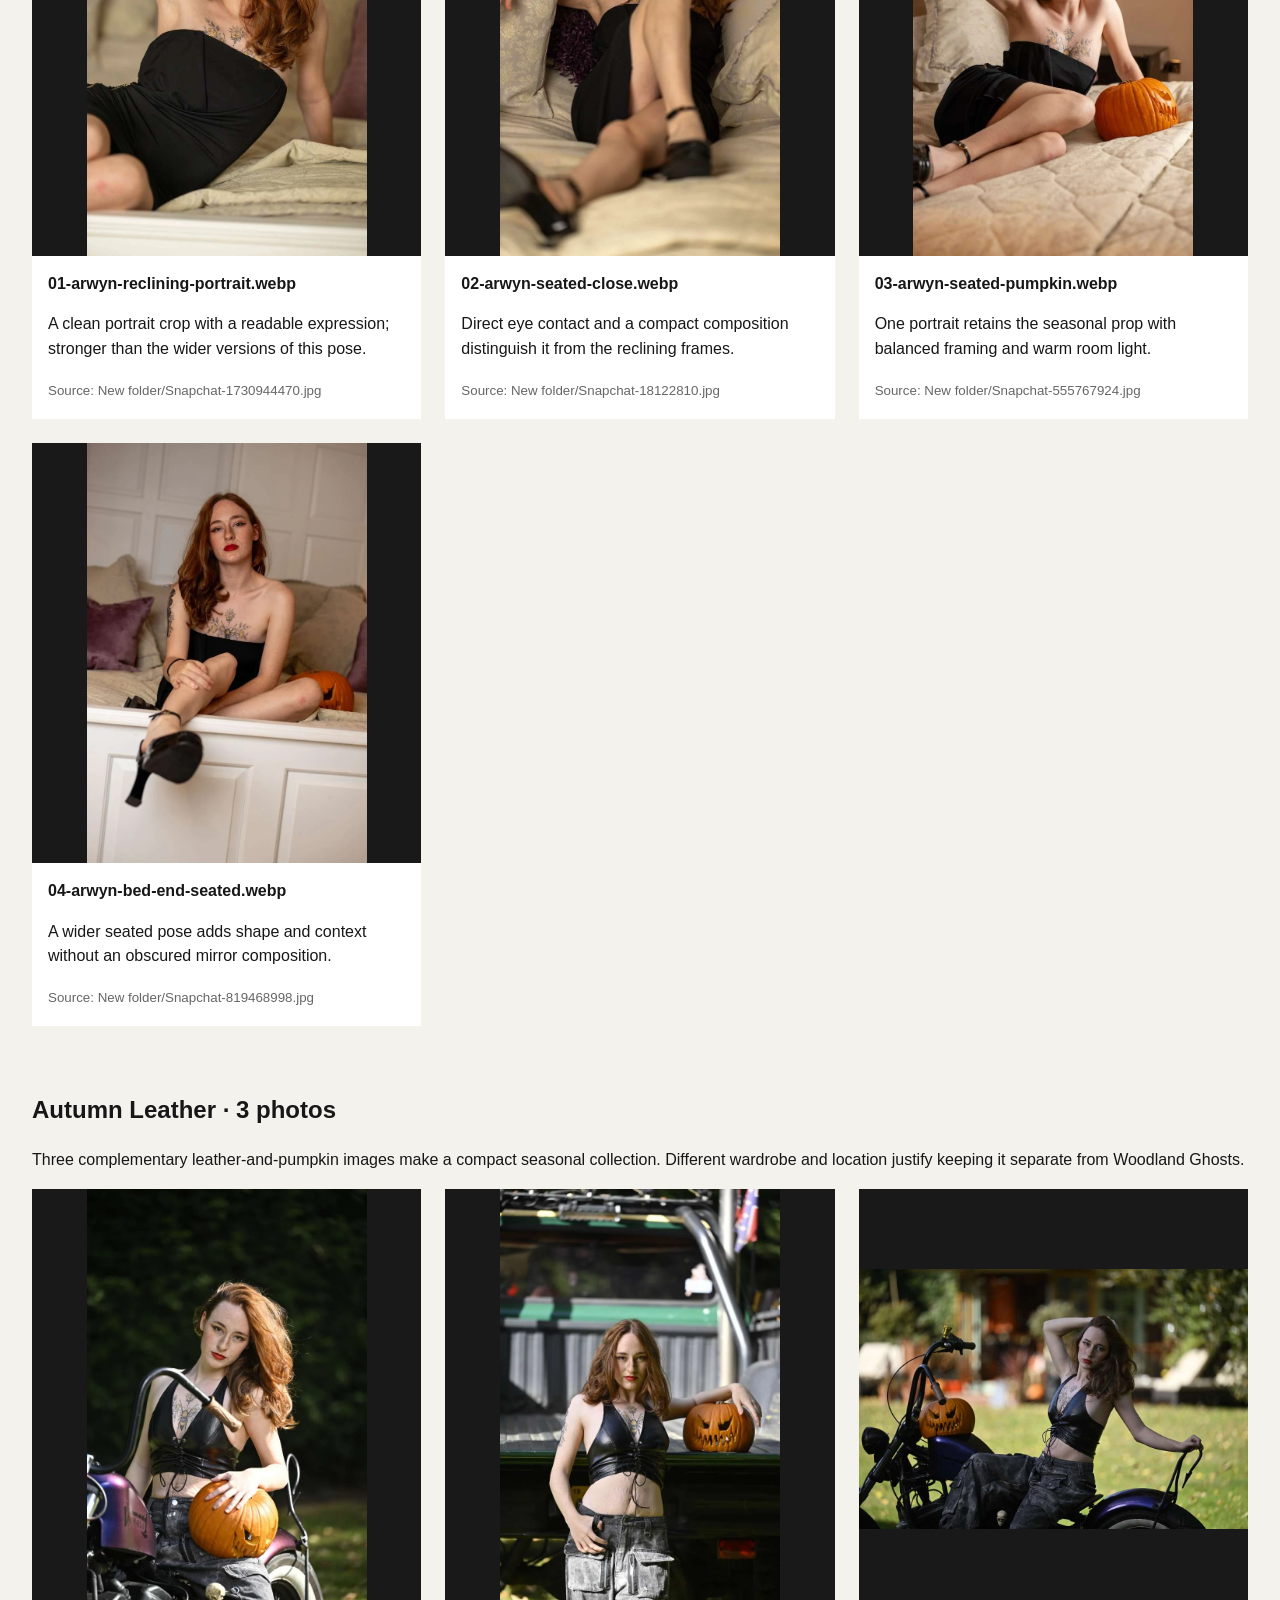
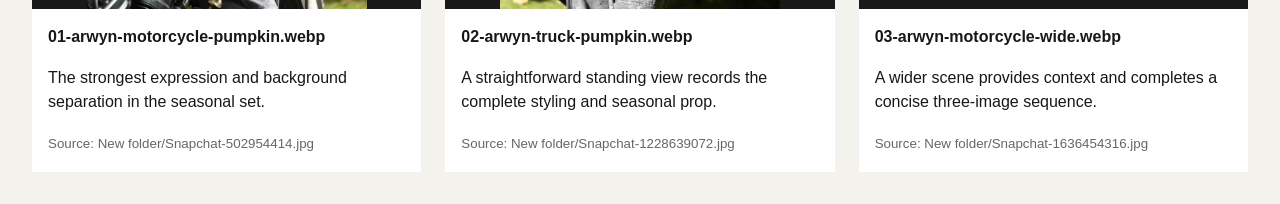
==== commit cfe5c23c: "Add files via upload" ====
--- a/review/selection.html
+++ b/review/selection.html
@@ -1 +1 @@
-<!doctype html><html lang="en"><meta charset="utf-8"><meta name="viewport" content="width=device-width,initial-scale=1"><title>Arwyn — Curated Photo Selection</title><style>body{font:16px/1.55 Arial,sans-serif;background:#f4f2ed;color:#171717;max-width:1300px;margin:auto;padding:32px}h1{font-size:42px;line-height:1.1}h2{margin-top:65px}.grid{display:grid;grid-template-columns:repeat(3,minmax(0,1fr));gap:24px}figure{margin:0;background:white}img{width:100%;height:420px;object-fit:contain;background:#191919;display:block}figcaption{padding:16px;overflow-wrap:anywhere}small{color:#666}@media(max-width:800px){.grid{grid-template-columns:1fr}body{padding:20px}}a{color:inherit}</style><h1>Arwyn — Curated Photo Selection</h1><p>36 selected new photographs from 159 unique photos. Click any photograph for the full image. The deployed portfolio also retains all five existing shoots.</p><p><a href="../index.html">Open updated website</a> · <a href="REVIEW.md">Read the editorial review</a> · <a href="photo-decisions.csv">All source decisions</a></p><section><h2>Black Gown Editorial · 7 photos</h2><p>Staircase and candlelit interiors share the black-gown styling. One coherent fashion collection is stronger than two small location folders.</p><div class='grid'><figure><a href="../images/shoots/black-gown-editorial/01-arwyn-staircase-portrait.webp" target="_blank"><img src="../images/shoots/black-gown-editorial/01-arwyn-staircase-portrait.webp" alt="Arwyn in a black lace gown, looking towards the camera beside a staircase" loading="lazy" width="720" height="1079"></a><figcaption><strong>01-arwyn-staircase-portrait.webp</strong><p>Strongest close portrait in this set: direct expression, clear face and clean separation from the soft background.</p><small>Source: New folder/Snapchat-422187865.jpg</small></figcaption></figure><figure><a href="../images/shoots/black-gown-editorial/02-arwyn-staircase-front.webp" target="_blank"><img src="../images/shoots/black-gown-editorial/02-arwyn-staircase-front.webp" alt="Arwyn facing the camera in a black gown between wooden stair rails" loading="lazy" width="720" height="1079"></a><figcaption><strong>02-arwyn-staircase-front.webp</strong><p>Establishes the full fashion look with balanced stair framing.</p><small>Source: New folder/Snapchat-1151226433.jpg</small></figcaption></figure><figure><a href="../images/shoots/black-gown-editorial/03-arwyn-staircase-seated.webp" target="_blank"><img src="../images/shoots/black-gown-editorial/03-arwyn-staircase-seated.webp" alt="Arwyn seated on wooden stairs in a black gown with one hand in her hair" loading="lazy" width="720" height="1079"></a><figcaption><strong>03-arwyn-staircase-seated.webp</strong><p>Strong seated pose, gown detail and a different camera distance.</p><small>Source: New folder/Snapchat-2047542359.jpg</small></figcaption></figure><figure><a href="../images/shoots/black-gown-editorial/04-arwyn-staircase-over-shoulder.webp" target="_blank"><img src="../images/shoots/black-gown-editorial/04-arwyn-staircase-over-shoulder.webp" alt="Arwyn looking over her shoulder, showing the lace-up back of a black gown" loading="lazy" width="720" height="1079"></a><figcaption><strong>04-arwyn-staircase-over-shoulder.webp</strong><p>Adds the back detail of the gown with a clear over-shoulder expression.</p><small>Source: New folder/Snapchat-1461855393.jpg</small></figcaption></figure><figure><a href="../images/shoots/black-gown-editorial/05-arwyn-staircase-back.webp" target="_blank"><img src="../images/shoots/black-gown-editorial/05-arwyn-staircase-back.webp" alt="Arwyn seen from behind walking up the wooden staircase in a black gown" loading="lazy" width="720" height="1079"></a><figcaption><strong>05-arwyn-staircase-back.webp</strong><p>A wider rear view completes the garment story without repeating a front pose.</p><small>Source: New folder/Snapchat-801358298.jpg</small></figcaption></figure><figure><a href="../images/shoots/black-gown-editorial/06-arwyn-candle-table-portrait.webp" target="_blank"><img src="../images/shoots/black-gown-editorial/06-arwyn-candle-table-portrait.webp" alt="Arwyn seated beside a table and candelabra in a black gown" loading="lazy" width="720" height="1079"></a><figcaption><strong>06-arwyn-candle-table-portrait.webp</strong><p>Stronger face-led candle-table frame with warm interior light.</p><small>Source: New folder/Snapchat-1259734591.jpg</small></figcaption></figure><figure><a href="../images/shoots/black-gown-editorial/07-arwyn-candle-table-wide.webp" target="_blank"><img src="../images/shoots/black-gown-editorial/07-arwyn-candle-table-wide.webp" alt="Arwyn seated at a decorated table beneath a candelabra" loading="lazy" width="1079" height="720"></a><figcaption><strong>07-arwyn-candle-table-wide.webp</strong><p>One wider interior frame gives context without retaining all similar table poses.</p><small>Source: New folder/Snapchat-23463617.jpg</small></figcaption></figure></div></section><section><h2>Pastel Knit · 6 photos</h2><p>The hanging chair and leather sofa form one soft-knit story. Keep a small mix of portraits, seated poses and a wide interior view.</p><div class='grid'><figure><a href="../images/shoots/pastel-knit/01-arwyn-hanging-chair-knit.webp" target="_blank"><img src="../images/shoots/pastel-knit/01-arwyn-hanging-chair-knit.webp" alt="Arwyn seated in a hanging chair wearing a pale knitted sweater" loading="lazy" width="720" height="1080"></a><figcaption><strong>01-arwyn-hanging-chair-knit.webp</strong><p>Warm light, clear expression and a relaxed pose add a softer register to the existing portfolio.</p><small>Source: New folder/Snapchat-1924586310.jpg</small></figcaption></figure><figure><a href="../images/shoots/pastel-knit/02-arwyn-hanging-chair-monochrome.webp" target="_blank"><img src="../images/shoots/pastel-knit/02-arwyn-hanging-chair-monochrome.webp" alt="Black and white portrait of Arwyn curled into a hanging chair" loading="lazy" width="720" height="1080"></a><figcaption><strong>02-arwyn-hanging-chair-monochrome.webp</strong><p>Monochrome treatment and composed expression give this frame a distinct purpose.</p><small>Source: New folder/Snapchat-1035896273.jpg</small></figcaption></figure><figure><a href="../images/shoots/pastel-knit/03-arwyn-hanging-chair-seated.webp" target="_blank"><img src="../images/shoots/pastel-knit/03-arwyn-hanging-chair-seated.webp" alt="Arwyn seated cross-legged in a hanging chair with an open cardigan" loading="lazy" width="720" height="1080"></a><figcaption><strong>03-arwyn-hanging-chair-seated.webp</strong><p>A fuller seated composition shows a different silhouette and the cardigan styling.</p><small>Source: New folder/Snapchat-214515664.jpg</small></figcaption></figure><figure><a href="../images/shoots/pastel-knit/04-arwyn-sofa-portrait.webp" target="_blank"><img src="../images/shoots/pastel-knit/04-arwyn-sofa-portrait.webp" alt="Arwyn seated on a leather sofa in a pale cardigan" loading="lazy" width="720" height="1080"></a><figcaption><strong>04-arwyn-sofa-portrait.webp</strong><p>Engaged face and an uncluttered close composition make this the strongest sofa portrait.</p><small>Source: New folder/Snapchat-1281378693.jpg</small></figcaption></figure><figure><a href="../images/shoots/pastel-knit/05-arwyn-sofa-wide.webp" target="_blank"><img src="../images/shoots/pastel-knit/05-arwyn-sofa-wide.webp" alt="Arwyn reclining on a brown leather sofa beneath floral wallpaper" loading="lazy" width="1079" height="719"></a><figcaption><strong>05-arwyn-sofa-wide.webp</strong><p>One wide scene establishes the interior and breaks up the portrait sequence.</p><small>Source: New folder/Snapchat-162868383.jpg</small></figcaption></figure><figure><a href="../images/shoots/pastel-knit/06-arwyn-sofa-overhead.webp" target="_blank"><img src="../images/shoots/pastel-knit/06-arwyn-sofa-overhead.webp" alt="Arwyn reclining on a leather sofa photographed from above" loading="lazy" width="1047" height="720"></a><figcaption><strong>06-arwyn-sofa-overhead.webp</strong><p>An overhead angle adds variety without another nearly identical seated pose.</p><small>Source: New folder/Snapchat-85682240.jpg</small></figcaption></figure></div></section><section><h2>Floral Dress · 5 photos</h2><p>Garden and interior frames share the same floral dress; combine them into a fashion story. The outfit and lighting differ from the existing woodland shoots.</p><div class='grid'><figure><a href="../images/shoots/floral-dress/01-arwyn-garden-dress-movement.webp" target="_blank"><img src="../images/shoots/floral-dress/01-arwyn-garden-dress-movement.webp" alt="Arwyn moving a pale floral dress in a sunlit garden" loading="lazy" width="720" height="1079"></a><figcaption><strong>01-arwyn-garden-dress-movement.webp</strong><p>Full-length movement and dress shape add fashion range beyond the existing static outdoor portraits.</p><small>Source: New folder/Snapchat-1560959783.jpg</small></figcaption></figure><figure><a href="../images/shoots/floral-dress/02-arwyn-garden-portrait.webp" target="_blank"><img src="../images/shoots/floral-dress/02-arwyn-garden-portrait.webp" alt="Arwyn in a floral dress against softly blurred garden greenery" loading="lazy" width="720" height="1079"></a><figcaption><strong>02-arwyn-garden-portrait.webp</strong><p>A clear face-led outdoor portrait complements the movement frame.</p><small>Source: New folder/Snapchat-1864656668.jpg</small></figcaption></figure><figure><a href="../images/shoots/floral-dress/03-arwyn-interior-seated.webp" target="_blank"><img src="../images/shoots/floral-dress/03-arwyn-interior-seated.webp" alt="Arwyn seated on a gold sofa wearing a pale floral dress" loading="lazy" width="720" height="1079"></a><figcaption><strong>03-arwyn-interior-seated.webp</strong><p>A full seated garment view uses the window light and interior colour well.</p><small>Source: New folder/Snapchat-2013052472.jpg</small></figcaption></figure><figure><a href="../images/shoots/floral-dress/04-arwyn-table-window-light.webp" target="_blank"><img src="../images/shoots/floral-dress/04-arwyn-table-window-light.webp" alt="Arwyn in a floral dress beside a polished table and window" loading="lazy" width="720" height="1079"></a><figcaption><strong>04-arwyn-table-window-light.webp</strong><p>A distinct composition using the table reflection and side light.</p><small>Source: New folder/Snapchat-554885052.jpg</small></figcaption></figure><figure><a href="../images/shoots/floral-dress/05-arwyn-piano-portrait.webp" target="_blank"><img src="../images/shoots/floral-dress/05-arwyn-piano-portrait.webp" alt="Arwyn turning towards the camera beside a piano in a floral dress" loading="lazy" width="720" height="1079"></a><figcaption><strong>05-arwyn-piano-portrait.webp</strong><p>A stronger expression and three-quarter pose than the neighbouring piano alternatives.</p><small>Source: New folder/Snapchat-877179116.jpg</small></figcaption></figure></div></section><section><h2>Pink Boots · 6 photos</h2><p>Truck and motorcycle share the same black-and-white outfit and pink boots. Combine the locations to avoid two repetitive collections.</p><div class='grid'><figure><a href="../images/shoots/pink-boots/01-arwyn-truck-seated.webp" target="_blank"><img src="../images/shoots/pink-boots/01-arwyn-truck-seated.webp" alt="Arwyn seated in a pickup bed wearing pink platform boots and a black-and-white outfit" loading="lazy" width="900" height="1349"></a><figcaption><strong>01-arwyn-truck-seated.webp</strong><p>The seated pose shows the styling and boots clearly with a direct expression.</p><small>Source: New folder/Snapchat-725794209.jpg</small></figcaption></figure><figure><a href="../images/shoots/pink-boots/02-arwyn-truck-standing.webp" target="_blank"><img src="../images/shoots/pink-boots/02-arwyn-truck-standing.webp" alt="Arwyn standing in a pickup bed with both hands raised beside her head" loading="lazy" width="900" height="1349"></a><figcaption><strong>02-arwyn-truck-standing.webp</strong><p>A closer standing view adds a different line and expression.</p><small>Source: New folder/Snapchat-1329003955.jpg</small></figcaption></figure><figure><a href="../images/shoots/pink-boots/03-arwyn-truck-over-shoulder.webp" target="_blank"><img src="../images/shoots/pink-boots/03-arwyn-truck-over-shoulder.webp" alt="Arwyn kneeling in a pickup bed and looking back over her shoulder" loading="lazy" width="900" height="1349"></a><figcaption><strong>03-arwyn-truck-over-shoulder.webp</strong><p>A rear three-quarter pose adds useful variety rather than another front view.</p><small>Source: New folder/Snapchat-1813889293.jpg</small></figcaption></figure><figure><a href="../images/shoots/pink-boots/04-arwyn-motorcycle-wide.webp" target="_blank"><img src="../images/shoots/pink-boots/04-arwyn-motorcycle-wide.webp" alt="Arwyn lying along a motorcycle with pink boots lifted behind her" loading="lazy" width="1079" height="720"></a><figcaption><strong>04-arwyn-motorcycle-wide.webp</strong><p>A complete motorcycle composition adds a clear sense of setting and a different pose.</p><small>Source: New folder/Snapchat-1178666911.jpg</small></figcaption></figure><figure><a href="../images/shoots/pink-boots/05-arwyn-motorcycle-handlebars.webp" target="_blank"><img src="../images/shoots/pink-boots/05-arwyn-motorcycle-handlebars.webp" alt="Arwyn framed between motorcycle handlebars looking towards the camera" loading="lazy" width="1079" height="720"></a><figcaption><strong>05-arwyn-motorcycle-handlebars.webp</strong><p>The handlebar framing provides a distinct closer composition.</p><small>Source: New folder/Snapchat-2001891860.jpg</small></figcaption></figure><figure><a href="../images/shoots/pink-boots/06-arwyn-motorcycle-seated.webp" target="_blank"><img src="../images/shoots/pink-boots/06-arwyn-motorcycle-seated.webp" alt="Arwyn seated on a motorcycle wearing pink platform boots" loading="lazy" width="720" height="1079"></a><figcaption><strong>06-arwyn-motorcycle-seated.webp</strong><p>A portrait-oriented motorcycle view makes the outfit and facial expression easy to read.</p><small>Source: New folder/Snapchat-429957911.jpg</small></figcaption></figure></div></section><section><h2>Studio Portraits · 5 photos</h2><p>A clean studio background and graphic black outfit add a setting missing from the existing site. The parasol is a prop here, not a reason to merge with Lakeside Parasol.</p><div class='grid'><figure><a href="../images/shoots/studio-portraits/01-arwyn-monochrome-portrait.webp" target="_blank"><img src="../images/shoots/studio-portraits/01-arwyn-monochrome-portrait.webp" alt="Black and white close portrait of Arwyn in a black asymmetric outfit" loading="lazy" width="720" height="720"></a><figcaption><strong>01-arwyn-monochrome-portrait.webp</strong><p>The strongest new studio portrait: expressive face, hair movement and a clean background.</p><small>Source: New folder/Snapchat-1215760381.jpg</small></figcaption></figure><figure><a href="../images/shoots/studio-portraits/02-arwyn-standing-front.webp" target="_blank"><img src="../images/shoots/studio-portraits/02-arwyn-standing-front.webp" alt="Arwyn facing the camera in a black asymmetric outfit against a light studio backdrop" loading="lazy" width="720" height="1080"></a><figcaption><strong>02-arwyn-standing-front.webp</strong><p>A direct front pose provides a clear colour view of the styling.</p><small>Source: New folder/Snapchat-1681870867.jpg</small></figcaption></figure><figure><a href="../images/shoots/studio-portraits/03-arwyn-parasol-seated.webp" target="_blank"><img src="../images/shoots/studio-portraits/03-arwyn-parasol-seated.webp" alt="Arwyn seated on the studio floor holding a black lace parasol" loading="lazy" width="720" height="720"></a><figcaption><strong>03-arwyn-parasol-seated.webp</strong><p>A wider floor pose gives the prop a purpose without repeating the existing lakeside setting.</p><small>Source: New folder/Snapchat-1245868621.jpg</small></figcaption></figure><figure><a href="../images/shoots/studio-portraits/04-arwyn-chair-seated.webp" target="_blank"><img src="../images/shoots/studio-portraits/04-arwyn-chair-seated.webp" alt="Arwyn seated sideways in a black studio chair with gold heels" loading="lazy" width="720" height="720"></a><figcaption><strong>04-arwyn-chair-seated.webp</strong><p>Clear seated body lines and a complete view of the heels.</p><small>Source: New folder/Snapchat-215814568.jpg</small></figcaption></figure><figure><a href="../images/shoots/studio-portraits/05-arwyn-chair-low-angle.webp" target="_blank"><img src="../images/shoots/studio-portraits/05-arwyn-chair-low-angle.webp" alt="Arwyn reclining across a black studio chair photographed from a low angle" loading="lazy" width="720" height="720"></a><figcaption><strong>05-arwyn-chair-low-angle.webp</strong><p>A more dynamic angle finishes the set and contrasts with the straight-on portrait.</p><small>Source: New folder/Snapchat-699041802.jpg</small></figcaption></figure></div></section><section><h2>Bedroom Portraits · 4 photos</h2><p>Keep four direct, readable portraits together. Omit the obscured mirror frames and repeated reclining poses; a pumpkin prop alone does not connect this to the woodland ghost shoot.</p><div class='grid'><figure><a href="../images/shoots/bedroom-portraits/01-arwyn-reclining-portrait.webp" target="_blank"><img src="../images/shoots/bedroom-portraits/01-arwyn-reclining-portrait.webp" alt="Arwyn reclining on a bed in a black outfit with one arm raised" loading="lazy" width="720" height="1079"></a><figcaption><strong>01-arwyn-reclining-portrait.webp</strong><p>A clean portrait crop with a readable expression; stronger than the wider versions of this pose.</p><small>Source: New folder/Snapchat-1730944470.jpg</small></figcaption></figure><figure><a href="../images/shoots/bedroom-portraits/02-arwyn-seated-close.webp" target="_blank"><img src="../images/shoots/bedroom-portraits/02-arwyn-seated-close.webp" alt="Arwyn seated among cushions in a black outfit looking towards the camera" loading="lazy" width="720" height="1079"></a><figcaption><strong>02-arwyn-seated-close.webp</strong><p>Direct eye contact and a compact composition distinguish it from the reclining frames.</p><small>Source: New folder/Snapchat-18122810.jpg</small></figcaption></figure><figure><a href="../images/shoots/bedroom-portraits/03-arwyn-seated-pumpkin.webp" target="_blank"><img src="../images/shoots/bedroom-portraits/03-arwyn-seated-pumpkin.webp" alt="Arwyn seated on a bed beside a small pumpkin" loading="lazy" width="720" height="1079"></a><figcaption><strong>03-arwyn-seated-pumpkin.webp</strong><p>One portrait retains the seasonal prop with balanced framing and warm room light.</p><small>Source: New folder/Snapchat-555767924.jpg</small></figcaption></figure><figure><a href="../images/shoots/bedroom-portraits/04-arwyn-bed-end-seated.webp" target="_blank"><img src="../images/shoots/bedroom-portraits/04-arwyn-bed-end-seated.webp" alt="Arwyn seated at the end of a bed in a black outfit" loading="lazy" width="720" height="1079"></a><figcaption><strong>04-arwyn-bed-end-seated.webp</strong><p>A wider seated pose adds shape and context without an obscured mirror composition.</p><small>Source: New folder/Snapchat-819468998.jpg</small></figcaption></figure></div></section><section><h2>Autumn Leather · 3 photos</h2><p>Three complementary leather-and-pumpkin images make a compact seasonal collection. Different wardrobe and location justify keeping it separate from Woodland Ghosts.</p><div class='grid'><figure><a href="../images/shoots/autumn-leather/01-arwyn-motorcycle-pumpkin.webp" target="_blank"><img src="../images/shoots/autumn-leather/01-arwyn-motorcycle-pumpkin.webp" alt="Arwyn beside a motorcycle holding a pumpkin and wearing a black leather-look top" loading="lazy" width="720" height="1080"></a><figcaption><strong>01-arwyn-motorcycle-pumpkin.webp</strong><p>The strongest expression and background separation in the seasonal set.</p><small>Source: New folder/Snapchat-502954414.jpg</small></figcaption></figure><figure><a href="../images/shoots/autumn-leather/02-arwyn-truck-pumpkin.webp" target="_blank"><img src="../images/shoots/autumn-leather/02-arwyn-truck-pumpkin.webp" alt="Arwyn standing beside a pickup with one hand on a carved pumpkin" loading="lazy" width="720" height="1080"></a><figcaption><strong>02-arwyn-truck-pumpkin.webp</strong><p>A straightforward standing view records the complete styling and seasonal prop.</p><small>Source: New folder/Snapchat-1228639072.jpg</small></figcaption></figure><figure><a href="../images/shoots/autumn-leather/03-arwyn-motorcycle-wide.webp" target="_blank"><img src="../images/shoots/autumn-leather/03-arwyn-motorcycle-wide.webp" alt="Arwyn seated on a motorcycle beside a pumpkin in an autumn garden" loading="lazy" width="1080" height="720"></a><figcaption><strong>03-arwyn-motorcycle-wide.webp</strong><p>A wider scene provides context and completes a concise three-image sequence.</p><small>Source: New folder/Snapchat-1636454316.jpg</small></figcaption></figure></div></section></html>+<!doctype html><html lang="en"><meta charset="utf-8"><meta name="viewport" content="width=device-width,initial-scale=1"><title>Arwyn — Curated Photo Selection</title><style>body{font:16px/1.55 Arial,sans-serif;background:#f4f2ed;color:#171717;max-width:1300px;margin:auto;padding:32px}h1{font-size:42px;line-height:1.1}h2{margin-top:65px}.grid{display:grid;grid-template-columns:repeat(3,minmax(0,1fr));gap:24px}figure{margin:0;background:white}img{width:100%;height:420px;object-fit:contain;background:#191919;display:block}figcaption{padding:16px;overflow-wrap:anywhere}small{color:#666}@media(max-width:800px){.grid{grid-template-columns:1fr}body{padding:20px}}a{color:inherit}</style><h1>Arwyn — Curated Photo Selection</h1><p>36 selected new photographs from 159 unique photos. Click any photograph for the full image. The deployed portfolio also retains all five existing shoots. One additional wide staircase frame is used for the desktop hero; <a href="../images/hero/arwyn-black-gown-staircase-wide.webp">view the hero source</a>.</p><p><a href="../index.html">Open updated website</a> · <a href="REVIEW.md">Read the editorial review</a> · <a href="photo-decisions.csv">All source decisions</a></p><section><h2>Black Gown Editorial · 7 photos</h2><p>Staircase and candlelit interiors share the black-gown styling. One coherent fashion collection is stronger than two small location folders.</p><div class='grid'><figure><a href="../images/shoots/black-gown-editorial/01-arwyn-staircase-portrait.webp" target="_blank"><img src="../images/shoots/black-gown-editorial/01-arwyn-staircase-portrait.webp" alt="Arwyn in a black lace gown, looking towards the camera beside a staircase" loading="lazy" width="720" height="1079"></a><figcaption><strong>01-arwyn-staircase-portrait.webp</strong><p>Strongest close portrait in this set: direct expression, clear face and clean separation from the soft background.</p><small>Source: New folder/Snapchat-422187865.jpg</small></figcaption></figure><figure><a href="../images/shoots/black-gown-editorial/02-arwyn-staircase-front.webp" target="_blank"><img src="../images/shoots/black-gown-editorial/02-arwyn-staircase-front.webp" alt="Arwyn facing the camera in a black gown between wooden stair rails" loading="lazy" width="720" height="1079"></a><figcaption><strong>02-arwyn-staircase-front.webp</strong><p>Establishes the full fashion look with balanced stair framing.</p><small>Source: New folder/Snapchat-1151226433.jpg</small></figcaption></figure><figure><a href="../images/shoots/black-gown-editorial/03-arwyn-staircase-seated.webp" target="_blank"><img src="../images/shoots/black-gown-editorial/03-arwyn-staircase-seated.webp" alt="Arwyn seated on wooden stairs in a black gown with one hand in her hair" loading="lazy" width="720" height="1079"></a><figcaption><strong>03-arwyn-staircase-seated.webp</strong><p>Strong seated pose, gown detail and a different camera distance.</p><small>Source: New folder/Snapchat-2047542359.jpg</small></figcaption></figure><figure><a href="../images/shoots/black-gown-editorial/04-arwyn-staircase-over-shoulder.webp" target="_blank"><img src="../images/shoots/black-gown-editorial/04-arwyn-staircase-over-shoulder.webp" alt="Arwyn looking over her shoulder, showing the lace-up back of a black gown" loading="lazy" width="720" height="1079"></a><figcaption><strong>04-arwyn-staircase-over-shoulder.webp</strong><p>Adds the back detail of the gown with a clear over-shoulder expression.</p><small>Source: New folder/Snapchat-1461855393.jpg</small></figcaption></figure><figure><a href="../images/shoots/black-gown-editorial/05-arwyn-staircase-back.webp" target="_blank"><img src="../images/shoots/black-gown-editorial/05-arwyn-staircase-back.webp" alt="Arwyn seen from behind walking up the wooden staircase in a black gown" loading="lazy" width="720" height="1079"></a><figcaption><strong>05-arwyn-staircase-back.webp</strong><p>A wider rear view completes the garment story without repeating a front pose.</p><small>Source: New folder/Snapchat-801358298.jpg</small></figcaption></figure><figure><a href="../images/shoots/black-gown-editorial/06-arwyn-candle-table-portrait.webp" target="_blank"><img src="../images/shoots/black-gown-editorial/06-arwyn-candle-table-portrait.webp" alt="Arwyn seated beside a table and candelabra in a black gown" loading="lazy" width="720" height="1079"></a><figcaption><strong>06-arwyn-candle-table-portrait.webp</strong><p>Stronger face-led candle-table frame with warm interior light.</p><small>Source: New folder/Snapchat-1259734591.jpg</small></figcaption></figure><figure><a href="../images/shoots/black-gown-editorial/07-arwyn-candle-table-wide.webp" target="_blank"><img src="../images/shoots/black-gown-editorial/07-arwyn-candle-table-wide.webp" alt="Arwyn seated at a decorated table beneath a candelabra" loading="lazy" width="1079" height="720"></a><figcaption><strong>07-arwyn-candle-table-wide.webp</strong><p>One wider interior frame gives context without retaining all similar table poses.</p><small>Source: New folder/Snapchat-23463617.jpg</small></figcaption></figure></div></section><section><h2>Pastel Knit · 6 photos</h2><p>The hanging chair and leather sofa form one soft-knit story. Keep a small mix of portraits, seated poses and a wide interior view.</p><div class='grid'><figure><a href="../images/shoots/pastel-knit/01-arwyn-hanging-chair-knit.webp" target="_blank"><img src="../images/shoots/pastel-knit/01-arwyn-hanging-chair-knit.webp" alt="Arwyn seated in a hanging chair wearing a pale knitted sweater" loading="lazy" width="720" height="1080"></a><figcaption><strong>01-arwyn-hanging-chair-knit.webp</strong><p>Warm light, clear expression and a relaxed pose add a softer register to the existing portfolio.</p><small>Source: New folder/Snapchat-1924586310.jpg</small></figcaption></figure><figure><a href="../images/shoots/pastel-knit/02-arwyn-hanging-chair-monochrome.webp" target="_blank"><img src="../images/shoots/pastel-knit/02-arwyn-hanging-chair-monochrome.webp" alt="Black and white portrait of Arwyn curled into a hanging chair" loading="lazy" width="720" height="1080"></a><figcaption><strong>02-arwyn-hanging-chair-monochrome.webp</strong><p>Monochrome treatment and composed expression give this frame a distinct purpose.</p><small>Source: New folder/Snapchat-1035896273.jpg</small></figcaption></figure><figure><a href="../images/shoots/pastel-knit/03-arwyn-hanging-chair-seated.webp" target="_blank"><img src="../images/shoots/pastel-knit/03-arwyn-hanging-chair-seated.webp" alt="Arwyn seated cross-legged in a hanging chair with an open cardigan" loading="lazy" width="720" height="1080"></a><figcaption><strong>03-arwyn-hanging-chair-seated.webp</strong><p>A fuller seated composition shows a different silhouette and the cardigan styling.</p><small>Source: New folder/Snapchat-214515664.jpg</small></figcaption></figure><figure><a href="../images/shoots/pastel-knit/04-arwyn-sofa-portrait.webp" target="_blank"><img src="../images/shoots/pastel-knit/04-arwyn-sofa-portrait.webp" alt="Arwyn seated on a leather sofa in a pale cardigan" loading="lazy" width="720" height="1080"></a><figcaption><strong>04-arwyn-sofa-portrait.webp</strong><p>Engaged face and an uncluttered close composition make this the strongest sofa portrait.</p><small>Source: New folder/Snapchat-1281378693.jpg</small></figcaption></figure><figure><a href="../images/shoots/pastel-knit/05-arwyn-sofa-wide.webp" target="_blank"><img src="../images/shoots/pastel-knit/05-arwyn-sofa-wide.webp" alt="Arwyn reclining on a brown leather sofa beneath floral wallpaper" loading="lazy" width="1079" height="719"></a><figcaption><strong>05-arwyn-sofa-wide.webp</strong><p>One wide scene establishes the interior and breaks up the portrait sequence.</p><small>Source: New folder/Snapchat-162868383.jpg</small></figcaption></figure><figure><a href="../images/shoots/pastel-knit/06-arwyn-sofa-overhead.webp" target="_blank"><img src="../images/shoots/pastel-knit/06-arwyn-sofa-overhead.webp" alt="Arwyn reclining on a leather sofa photographed from above" loading="lazy" width="1047" height="720"></a><figcaption><strong>06-arwyn-sofa-overhead.webp</strong><p>An overhead angle adds variety without another nearly identical seated pose.</p><small>Source: New folder/Snapchat-85682240.jpg</small></figcaption></figure></div></section><section><h2>Floral Dress · 5 photos</h2><p>Garden and interior frames share the same floral dress; combine them into a fashion story. The outfit and lighting differ from the existing woodland shoots.</p><div class='grid'><figure><a href="../images/shoots/floral-dress/01-arwyn-garden-dress-movement.webp" target="_blank"><img src="../images/shoots/floral-dress/01-arwyn-garden-dress-movement.webp" alt="Arwyn moving a pale floral dress in a sunlit garden" loading="lazy" width="720" height="1079"></a><figcaption><strong>01-arwyn-garden-dress-movement.webp</strong><p>Full-length movement and dress shape add fashion range beyond the existing static outdoor portraits.</p><small>Source: New folder/Snapchat-1560959783.jpg</small></figcaption></figure><figure><a href="../images/shoots/floral-dress/02-arwyn-garden-portrait.webp" target="_blank"><img src="../images/shoots/floral-dress/02-arwyn-garden-portrait.webp" alt="Arwyn in a floral dress against softly blurred garden greenery" loading="lazy" width="720" height="1079"></a><figcaption><strong>02-arwyn-garden-portrait.webp</strong><p>A clear face-led outdoor portrait complements the movement frame.</p><small>Source: New folder/Snapchat-1864656668.jpg</small></figcaption></figure><figure><a href="../images/shoots/floral-dress/03-arwyn-interior-seated.webp" target="_blank"><img src="../images/shoots/floral-dress/03-arwyn-interior-seated.webp" alt="Arwyn seated on a gold sofa wearing a pale floral dress" loading="lazy" width="720" height="1079"></a><figcaption><strong>03-arwyn-interior-seated.webp</strong><p>A full seated garment view uses the window light and interior colour well.</p><small>Source: New folder/Snapchat-2013052472.jpg</small></figcaption></figure><figure><a href="../images/shoots/floral-dress/04-arwyn-table-window-light.webp" target="_blank"><img src="../images/shoots/floral-dress/04-arwyn-table-window-light.webp" alt="Arwyn in a floral dress beside a polished table and window" loading="lazy" width="720" height="1079"></a><figcaption><strong>04-arwyn-table-window-light.webp</strong><p>A distinct composition using the table reflection and side light.</p><small>Source: New folder/Snapchat-554885052.jpg</small></figcaption></figure><figure><a href="../images/shoots/floral-dress/05-arwyn-piano-portrait.webp" target="_blank"><img src="../images/shoots/floral-dress/05-arwyn-piano-portrait.webp" alt="Arwyn turning towards the camera beside a piano in a floral dress" loading="lazy" width="720" height="1079"></a><figcaption><strong>05-arwyn-piano-portrait.webp</strong><p>A stronger expression and three-quarter pose than the neighbouring piano alternatives.</p><small>Source: New folder/Snapchat-877179116.jpg</small></figcaption></figure></div></section><section><h2>Pink Boots · 6 photos</h2><p>Truck and motorcycle share the same black-and-white outfit and pink boots. Combine the locations to avoid two repetitive collections.</p><div class='grid'><figure><a href="../images/shoots/pink-boots/01-arwyn-truck-seated.webp" target="_blank"><img src="../images/shoots/pink-boots/01-arwyn-truck-seated.webp" alt="Arwyn seated in a pickup bed wearing pink platform boots and a black-and-white outfit" loading="lazy" width="900" height="1349"></a><figcaption><strong>01-arwyn-truck-seated.webp</strong><p>The seated pose shows the styling and boots clearly with a direct expression.</p><small>Source: New folder/Snapchat-725794209.jpg</small></figcaption></figure><figure><a href="../images/shoots/pink-boots/02-arwyn-truck-standing.webp" target="_blank"><img src="../images/shoots/pink-boots/02-arwyn-truck-standing.webp" alt="Arwyn standing in a pickup bed with both hands raised beside her head" loading="lazy" width="900" height="1349"></a><figcaption><strong>02-arwyn-truck-standing.webp</strong><p>A closer standing view adds a different line and expression.</p><small>Source: New folder/Snapchat-1329003955.jpg</small></figcaption></figure><figure><a href="../images/shoots/pink-boots/03-arwyn-truck-over-shoulder.webp" target="_blank"><img src="../images/shoots/pink-boots/03-arwyn-truck-over-shoulder.webp" alt="Arwyn kneeling in a pickup bed and looking back over her shoulder" loading="lazy" width="900" height="1349"></a><figcaption><strong>03-arwyn-truck-over-shoulder.webp</strong><p>A rear three-quarter pose adds useful variety rather than another front view.</p><small>Source: New folder/Snapchat-1813889293.jpg</small></figcaption></figure><figure><a href="../images/shoots/pink-boots/04-arwyn-motorcycle-wide.webp" target="_blank"><img src="../images/shoots/pink-boots/04-arwyn-motorcycle-wide.webp" alt="Arwyn lying along a motorcycle with pink boots lifted behind her" loading="lazy" width="1079" height="720"></a><figcaption><strong>04-arwyn-motorcycle-wide.webp</strong><p>A complete motorcycle composition adds a clear sense of setting and a different pose.</p><small>Source: New folder/Snapchat-1178666911.jpg</small></figcaption></figure><figure><a href="../images/shoots/pink-boots/05-arwyn-motorcycle-handlebars.webp" target="_blank"><img src="../images/shoots/pink-boots/05-arwyn-motorcycle-handlebars.webp" alt="Arwyn framed between motorcycle handlebars looking towards the camera" loading="lazy" width="1079" height="720"></a><figcaption><strong>05-arwyn-motorcycle-handlebars.webp</strong><p>The handlebar framing provides a distinct closer composition.</p><small>Source: New folder/Snapchat-2001891860.jpg</small></figcaption></figure><figure><a href="../images/shoots/pink-boots/06-arwyn-motorcycle-seated.webp" target="_blank"><img src="../images/shoots/pink-boots/06-arwyn-motorcycle-seated.webp" alt="Arwyn seated on a motorcycle wearing pink platform boots" loading="lazy" width="720" height="1079"></a><figcaption><strong>06-arwyn-motorcycle-seated.webp</strong><p>A portrait-oriented motorcycle view makes the outfit and facial expression easy to read.</p><small>Source: New folder/Snapchat-429957911.jpg</small></figcaption></figure></div></section><section><h2>Studio Portraits · 5 photos</h2><p>A clean studio background and graphic black outfit add a setting missing from the existing site. The parasol is a prop here, not a reason to merge with Lakeside Parasol.</p><div class='grid'><figure><a href="../images/shoots/studio-portraits/01-arwyn-monochrome-portrait.webp" target="_blank"><img src="../images/shoots/studio-portraits/01-arwyn-monochrome-portrait.webp" alt="Black and white close portrait of Arwyn in a black asymmetric outfit" loading="lazy" width="720" height="720"></a><figcaption><strong>01-arwyn-monochrome-portrait.webp</strong><p>The strongest new studio portrait: expressive face, hair movement and a clean background.</p><small>Source: New folder/Snapchat-1215760381.jpg</small></figcaption></figure><figure><a href="../images/shoots/studio-portraits/02-arwyn-standing-front.webp" target="_blank"><img src="../images/shoots/studio-portraits/02-arwyn-standing-front.webp" alt="Arwyn facing the camera in a black asymmetric outfit against a light studio backdrop" loading="lazy" width="720" height="1080"></a><figcaption><strong>02-arwyn-standing-front.webp</strong><p>A direct front pose provides a clear colour view of the styling.</p><small>Source: New folder/Snapchat-1681870867.jpg</small></figcaption></figure><figure><a href="../images/shoots/studio-portraits/03-arwyn-parasol-seated.webp" target="_blank"><img src="../images/shoots/studio-portraits/03-arwyn-parasol-seated.webp" alt="Arwyn seated on the studio floor holding a black lace parasol" loading="lazy" width="720" height="720"></a><figcaption><strong>03-arwyn-parasol-seated.webp</strong><p>A wider floor pose gives the prop a purpose without repeating the existing lakeside setting.</p><small>Source: New folder/Snapchat-1245868621.jpg</small></figcaption></figure><figure><a href="../images/shoots/studio-portraits/04-arwyn-chair-seated.webp" target="_blank"><img src="../images/shoots/studio-portraits/04-arwyn-chair-seated.webp" alt="Arwyn seated sideways in a black studio chair with gold heels" loading="lazy" width="720" height="720"></a><figcaption><strong>04-arwyn-chair-seated.webp</strong><p>Clear seated body lines and a complete view of the heels.</p><small>Source: New folder/Snapchat-215814568.jpg</small></figcaption></figure><figure><a href="../images/shoots/studio-portraits/05-arwyn-chair-low-angle.webp" target="_blank"><img src="../images/shoots/studio-portraits/05-arwyn-chair-low-angle.webp" alt="Arwyn reclining across a black studio chair photographed from a low angle" loading="lazy" width="720" height="720"></a><figcaption><strong>05-arwyn-chair-low-angle.webp</strong><p>A more dynamic angle finishes the set and contrasts with the straight-on portrait.</p><small>Source: New folder/Snapchat-699041802.jpg</small></figcaption></figure></div></section><section><h2>Bedroom Portraits · 4 photos</h2><p>Keep four direct, readable portraits together. Omit the obscured mirror frames and repeated reclining poses; a pumpkin prop alone does not connect this to the woodland ghost shoot.</p><div class='grid'><figure><a href="../images/shoots/bedroom-portraits/01-arwyn-reclining-portrait.webp" target="_blank"><img src="../images/shoots/bedroom-portraits/01-arwyn-reclining-portrait.webp" alt="Arwyn reclining on a bed in a black outfit with one arm raised" loading="lazy" width="720" height="1079"></a><figcaption><strong>01-arwyn-reclining-portrait.webp</strong><p>A clean portrait crop with a readable expression; stronger than the wider versions of this pose.</p><small>Source: New folder/Snapchat-1730944470.jpg</small></figcaption></figure><figure><a href="../images/shoots/bedroom-portraits/02-arwyn-seated-close.webp" target="_blank"><img src="../images/shoots/bedroom-portraits/02-arwyn-seated-close.webp" alt="Arwyn seated among cushions in a black outfit looking towards the camera" loading="lazy" width="720" height="1079"></a><figcaption><strong>02-arwyn-seated-close.webp</strong><p>Direct eye contact and a compact composition distinguish it from the reclining frames.</p><small>Source: New folder/Snapchat-18122810.jpg</small></figcaption></figure><figure><a href="../images/shoots/bedroom-portraits/03-arwyn-seated-pumpkin.webp" target="_blank"><img src="../images/shoots/bedroom-portraits/03-arwyn-seated-pumpkin.webp" alt="Arwyn seated on a bed beside a small pumpkin" loading="lazy" width="720" height="1079"></a><figcaption><strong>03-arwyn-seated-pumpkin.webp</strong><p>One portrait retains the seasonal prop with balanced framing and warm room light.</p><small>Source: New folder/Snapchat-555767924.jpg</small></figcaption></figure><figure><a href="../images/shoots/bedroom-portraits/04-arwyn-bed-end-seated.webp" target="_blank"><img src="../images/shoots/bedroom-portraits/04-arwyn-bed-end-seated.webp" alt="Arwyn seated at the end of a bed in a black outfit" loading="lazy" width="720" height="1079"></a><figcaption><strong>04-arwyn-bed-end-seated.webp</strong><p>A wider seated pose adds shape and context without an obscured mirror composition.</p><small>Source: New folder/Snapchat-819468998.jpg</small></figcaption></figure></div></section><section><h2>Autumn Leather · 3 photos</h2><p>Three complementary leather-and-pumpkin images make a compact seasonal collection. Different wardrobe and location justify keeping it separate from Woodland Ghosts.</p><div class='grid'><figure><a href="../images/shoots/autumn-leather/01-arwyn-motorcycle-pumpkin.webp" target="_blank"><img src="../images/shoots/autumn-leather/01-arwyn-motorcycle-pumpkin.webp" alt="Arwyn beside a motorcycle holding a pumpkin and wearing a black leather-look top" loading="lazy" width="720" height="1080"></a><figcaption><strong>01-arwyn-motorcycle-pumpkin.webp</strong><p>The strongest expression and background separation in the seasonal set.</p><small>Source: New folder/Snapchat-502954414.jpg</small></figcaption></figure><figure><a href="../images/shoots/autumn-leather/02-arwyn-truck-pumpkin.webp" target="_blank"><img src="../images/shoots/autumn-leather/02-arwyn-truck-pumpkin.webp" alt="Arwyn standing beside a pickup with one hand on a carved pumpkin" loading="lazy" width="720" height="1080"></a><figcaption><strong>02-arwyn-truck-pumpkin.webp</strong><p>A straightforward standing view records the complete styling and seasonal prop.</p><small>Source: New folder/Snapchat-1228639072.jpg</small></figcaption></figure><figure><a href="../images/shoots/autumn-leather/03-arwyn-motorcycle-wide.webp" target="_blank"><img src="../images/shoots/autumn-leather/03-arwyn-motorcycle-wide.webp" alt="Arwyn seated on a motorcycle beside a pumpkin in an autumn garden" loading="lazy" width="1080" height="720"></a><figcaption><strong>03-arwyn-motorcycle-wide.webp</strong><p>A wider scene provides context and completes a concise three-image sequence.</p><small>Source: New folder/Snapchat-1636454316.jpg</small></figcaption></figure></div></section></html>
